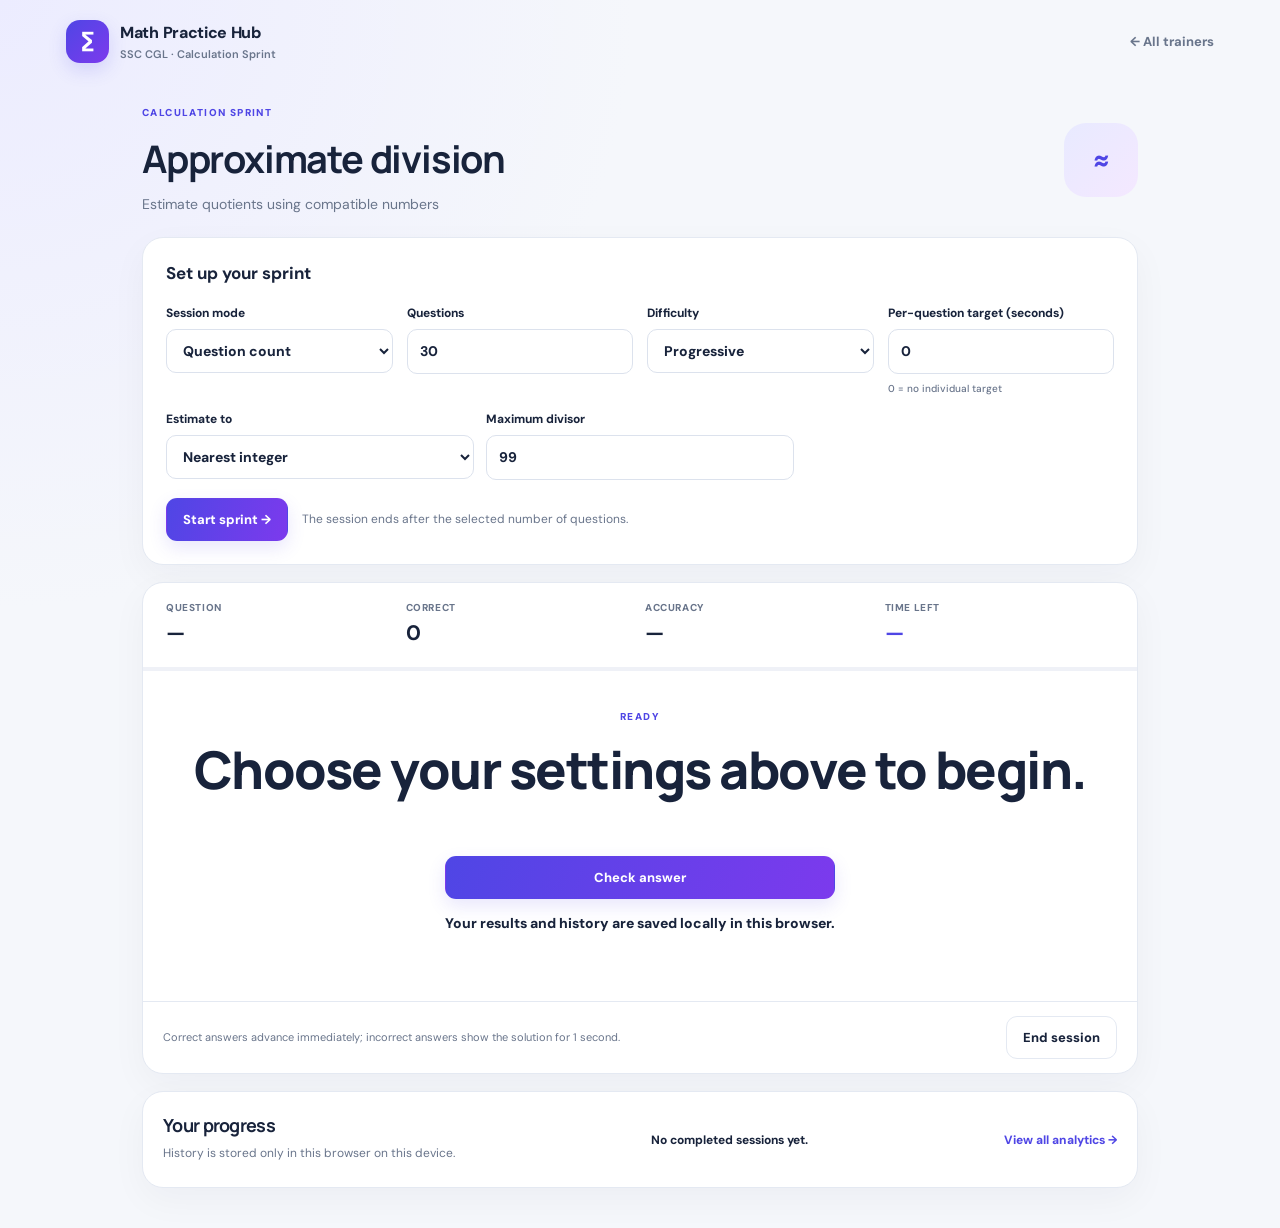
==== trainers/approximate-division/index.html @ f859e795 "V2" ====
<!doctype html>
<html lang="en">
<head>
  <meta charset="utf-8">
  <meta name="viewport" content="width=device-width, initial-scale=1">
  <meta name="theme-color" content="#4f46e5">
  <title>Approximate division · Math Practice Hub</title>
  <link rel="stylesheet" href="../../assets/css/site.css">
  <link rel="stylesheet" href="style.css">
</head>
<body data-trainer="approxdiv">
  <header class="site-header">
    <a class="brand" href="../../index.html"><span class="brand-mark">∑</span><span>Math Practice Hub<small>SSC CGL · Calculation Sprint</small></span></a>
    <a class="back-link" href="../../index.html">← All trainers</a>
  </header>
  <main class="trainer-page">
    <section class="trainer-heading">
      <div><p class="eyebrow">CALCULATION SPRINT</p><h1>Approximate division</h1><p class="muted">Estimate quotients using compatible numbers</p></div>
      <span class="trainer-icon">≈</span>
    </section>
    <section class="panel setup-panel">
      <h2>Set up your sprint</h2>
      <div class="setup-grid">
        <label>Session mode<select id="sessionMode"><option value="count">Question count</option><option value="timed">Timed sprint</option><option value="all">All possibilities once</option></select></label>
        <label id="countWrap">Questions<input id="questionCount" type="number" min="1" max="10000" value="30"></label>
        <label id="durationWrap" class="hidden">Time limit (minutes)<input id="duration" type="number" min="0.25" max="180" step="0.25" value="2"></label>
        <label>Difficulty<select id="difficulty"><option value="progressive">Progressive</option><option value="easy">Easy</option><option value="medium">Medium</option><option value="hard">Hard</option><option value="mixed">Mixed</option></select></label>
        <label>Per-question target (seconds)<input id="perQuestion" type="number" min="0" max="300" value="0"><small>0 = no individual target</small></label>
        <div class="trainer-options" id="trainerOptions"></div>
      </div>
      <div class="setup-actions"><button class="btn primary" id="startBtn">Start sprint →</button><p class="muted small" id="setupHint">Choose your settings, then start.</p></div>
    </section>
    <section class="panel practice-panel" id="practicePanel">
      <div class="stats-row">
        <div><small>QUESTION</small><strong id="questionStat">—</strong></div>
        <div><small>CORRECT</small><strong id="correctStat">0</strong></div>
        <div><small>ACCURACY</small><strong id="accuracyStat">—</strong></div>
        <div class="timer-stat"><small>TIME LEFT</small><strong id="timerStat">—</strong></div>
      </div>
      <div class="progress-track"><div id="progressBar"></div></div>
      <div class="question-area" id="questionArea">
        <p class="eyebrow" id="questionType">READY</p>
        <div class="question-text" id="questionText">Choose your settings above to begin.</div>
        <p class="question-hint" id="questionHint"></p>
        <form id="answerForm" autocomplete="off">
          <div id="answerControl"></div>
          <button class="btn primary answer-submit" id="submitBtn" type="submit">Check answer</button>
        </form>
        <p id="feedback" class="feedback" aria-live="polite">Your results and history are saved locally in this browser.</p>
        <p class="muted tiny" id="targetHint"></p>
      </div>
      <div class="results-area hidden" id="resultsArea">
        <div class="results-head"><div><p class="eyebrow">SPRINT COMPLETE</p><h2 id="resultsTitle">Your results</h2><p class="muted" id="resultsSummary"></p></div><button class="btn secondary" id="retryWrongBtn">Retry missed</button></div>
        <div class="results-metrics" id="resultsMetrics"></div>
        <div class="analysis-insight" id="analysisInsight"></div>
        <div class="table-scroll"><table class="review-table"><thead><tr><th>#</th><th>Question</th><th>Your answer</th><th>Correct answer</th><th>Result</th><th>Time</th></tr></thead><tbody id="reviewBody"></tbody></table></div>
        <div class="results-actions"><button class="btn primary" id="restartBtn">New sprint</button><a class="btn secondary" href="../../index.html">Back to trainer hub</a></div>
      </div>
      <div class="practice-footer"><span class="muted tiny" id="sessionNote">Correct answers advance immediately; incorrect answers show the solution for 1 second.</span><button class="btn secondary" id="endBtn" disabled>End session</button></div>
    </section>
    <section class="panel mini-history"><div><h2>Your progress</h2><p class="muted small">History is stored only in this browser on this device.</p></div><div id="trainerHistory" class="history-summary"></div><a href="../../index.html#analytics" class="text-link">View all analytics →</a></section>
  </main>
  <script src="../../shared/question-utils.js"></script>
  <script src="../../shared/session-engine.js"></script>
  <script src="script.js"></script>
</body>
</html>
---- assets/css/site.css ----
@import url('https://fonts.googleapis.com/css2?family=DM+Sans:wght@400;500;600;700;800&family=Manrope:wght@400;500;600;700;800&display=swap');
:root{--ink:#18233b;--muted:#69758b;--line:#e4e9f2;--paper:#f5f7fb;--white:#fff;--brand:#4f46e5;--purple:#7c3aed;--good:#13815b;--bad:#c43d4d;--shadow:0 12px 36px #18233b0a}
*{box-sizing:border-box}html{scroll-behavior:smooth;scroll-padding-top:90px}body{margin:0;background:radial-gradient(ellipse at top left,#ececff 0,transparent 35%),var(--paper);color:var(--ink);font-family:"DM Sans",system-ui,-apple-system,"Segoe UI",sans-serif;line-height:1.5}a{color:inherit;text-decoration:none}button,input,select{font:inherit}button,a,input,select{outline-color:#8d87ff}button{cursor:pointer}.site-header{max-width:1200px;margin:auto;padding:20px 26px;display:flex;align-items:center;justify-content:space-between;gap:18px}.home-header{max-width:1250px}.brand{display:flex;align-items:center;gap:11px;font-weight:800;letter-spacing:-.3px}.brand-mark{width:43px;height:43px;border-radius:14px;background:linear-gradient(135deg,var(--brand),var(--purple));color:#fff;display:grid;place-items:center;font-size:26px;box-shadow:0 7px 18px #4f46e52b}.brand small{display:block;font-size:11px;color:var(--muted);font-weight:600;letter-spacing:0;margin-top:1px}.site-header nav{display:flex;gap:22px;color:var(--muted);font-size:13px;font-weight:700}.site-header nav a:hover,.back-link:hover,.text-link:hover{color:var(--brand)}.back-link{font-size:13px;font-weight:750;color:var(--muted)}.home-main{max-width:1200px;margin:auto;padding:12px 26px 30px}.hero{border:1px solid #e1e3fa;background:linear-gradient(120deg,#fff 10%,#f5f3ff 100%);border-radius:28px;padding:clamp(26px,5vw,58px);display:grid;grid-template-columns:1.5fr .7fr;gap:25px;align-items:center;overflow:hidden;box-shadow:var(--shadow)}.eyebrow{font-size:10px;font-weight:850;letter-spacing:.14em;color:var(--brand);margin:0 0 10px}.hero h1{font-family:Manrope,system-ui,sans-serif;font-size:clamp(35px,5vw,57px);line-height:1.08;letter-spacing:-2px;margin:0}.hero h1 span{color:var(--brand)}.hero-copy>p:not(.eyebrow){max-width:580px;color:var(--muted);font-size:16px;margin:18px 0 24px}.hero-actions{display:flex;align-items:center;gap:16px;flex-wrap:wrap}.hero-art{justify-self:center;width:min(100%,245px);aspect-ratio:1;border-radius:44px;background:linear-gradient(145deg,#5048e8,#8b5cf6);box-shadow:0 22px 50px #5b4de744;display:flex;flex-direction:column;align-items:center;justify-content:center;color:#fff;transform:rotate(3deg)}.hero-number{font-size:64px;font-weight:900;letter-spacing:-3px}.hero-equals{font-size:28px;font-weight:750}.hero-chip{margin-top:23px;padding:8px 13px;border-radius:999px;background:#ffffff24;font-size:11px;font-weight:800}.btn{display:inline-flex;align-items:center;justify-content:center;gap:7px;border:1px solid transparent;border-radius:11px;padding:11px 16px;font-size:13px;font-weight:800;transition:transform .15s,filter .15s}.btn:hover{filter:brightness(1.03);transform:translateY(-1px)}.primary{background:linear-gradient(110deg,var(--brand),var(--purple));color:#fff;box-shadow:0 7px 18px #4f46e522}.secondary{background:#fff;border-color:var(--line);color:var(--ink)}.danger-outline{background:#fff;border-color:#f0cbd0;color:var(--bad)}.muted{color:var(--muted)}.small{font-size:12px}.tiny{font-size:11px}.overview-metrics{margin:18px 0 42px;display:grid;grid-template-columns:repeat(4,1fr);background:#fff;border:1px solid var(--line);border-radius:18px;padding:18px 12px;box-shadow:var(--shadow)}.overview-metrics>div{padding:0 20px;border-right:1px solid var(--line)}.overview-metrics>div:last-child{border:0}.overview-metrics small,.stats-row small{display:block;font-size:10px;font-weight:800;color:var(--muted);letter-spacing:.06em}.overview-metrics strong{font-size:25px;letter-spacing:-.7px;display:block;margin-top:4px}.section-heading{display:flex;align-items:end;justify-content:space-between;gap:18px;margin-bottom:18px}.section-heading h2,.history-panel h2,.mini-history h2{font-family:Manrope,system-ui,sans-serif;font-size:25px;letter-spacing:-.7px;margin:0}.section-heading p:not(.eyebrow){margin:5px 0 0;font-size:13px}.search-input{width:min(100%,270px);padding:12px 14px;border:1px solid var(--line);border-radius:12px;background:#fff}.trainer-grid{display:grid;grid-template-columns:repeat(3,minmax(0,1fr));gap:15px}.trainer-card{min-height:226px;background:#fff;border:1px solid var(--line);border-radius:19px;padding:20px;display:flex;flex-direction:column;align-items:flex-start;box-shadow:0 4px 16px #17255404;transition:transform .18s,border-color .18s,box-shadow .18s}.trainer-card:hover{transform:translateY(-3px);border-color:#c7c4ff;box-shadow:0 12px 26px #1725540b}.card-icon{width:42px;height:42px;border-radius:13px;display:grid;place-items:center;font-size:20px;font-weight:900;margin-bottom:14px}.violet{background:#eeedff;color:#4f46e5}.blue{background:#e6f2ff;color:#1767b1}.orange{background:#fff0df;color:#ba6508}.pink{background:#ffe8f1;color:#b72c69}.green{background:#e1f8ef;color:#087c57}.card-tag{font-size:9px;font-weight:850;letter-spacing:.1em;color:#828da2}.trainer-card h3{font-size:17px;letter-spacing:-.3px;margin:5px 0}.trainer-card p{font-size:12px;color:var(--muted);margin:0 0 18px;line-height:1.6}.card-bottom{margin-top:auto;padding-top:12px;border-top:1px solid #eef0f5;width:100%;display:flex;justify-content:space-between;color:var(--brand);font-size:12px;font-weight:800}.panel{background:#fff;border:1px solid var(--line);border-radius:21px;box-shadow:var(--shadow)}.history-panel{margin-top:35px;padding:24px}.history-panel>div:first-child p:not(.eyebrow){font-size:13px}.home-history{margin:18px 0}.history-list{display:grid;gap:9px}.history-item{display:grid;grid-template-columns:1fr auto auto;align-items:center;gap:18px;padding:12px 14px;border:1px solid #edf0f5;border-radius:12px;font-size:12px}.history-item strong{font-size:13px}.history-actions{display:flex;gap:9px;flex-wrap:wrap}footer{padding:30px 0 8px;display:flex;justify-content:space-between;gap:10px;color:#8b95a8;font-size:11px}.trainer-page{max-width:1040px;margin:8px auto 40px;padding:0 22px}.trainer-heading{display:flex;align-items:center;justify-content:space-between;gap:20px;margin:22px 0}.trainer-heading h1{font-family:Manrope,system-ui,sans-serif;font-size:clamp(27px,4vw,38px);letter-spacing:-1.2px;margin:0}.trainer-heading .muted{margin:7px 0 0;font-size:14px}.setup-panel{padding:23px;margin-bottom:17px}.setup-panel h2{font-size:17px;margin:0 0 17px}.setup-grid{display:grid;grid-template-columns:repeat(4,minmax(0,1fr));gap:14px}.setup-grid label{font-size:12px;font-weight:750;display:flex;flex-direction:column;gap:7px}.setup-grid input,.setup-grid select,.answer-input,.answer-select{width:100%;min-width:0;padding:11px 12px;border:1px solid #dce2ed;border-radius:10px;background:#fff;color:var(--ink);font-size:14px}.setup-grid input:focus,.setup-grid select:focus,.answer-input:focus,.answer-select:focus{border-color:var(--brand);box-shadow:0 0 0 3px #4f46e51a;outline:0}.setup-grid label small{font-weight:500;color:var(--muted);font-size:10px}.trainer-options{grid-column:1/-1}.option-group{display:flex;flex-wrap:wrap;gap:8px}.option-group label{display:flex;align-items:center;flex-direction:row;gap:6px;background:#f7f8fc;padding:8px 10px;border-radius:9px}.option-group input{width:auto;accent-color:var(--brand)}.setup-actions{display:flex;align-items:center;gap:14px;margin-top:18px;flex-wrap:wrap}.setup-actions p{margin:0}.practice-panel{overflow:hidden}.stats-row{display:grid;grid-template-columns:repeat(4,1fr);padding:17px 23px;gap:10px}.stats-row strong{display:block;font-size:21px;letter-spacing:-.4px;margin-top:3px}.timer-stat strong{color:var(--brand)}.progress-track{height:4px;background:#eff1f7}.progress-track>div{height:100%;width:0;background:linear-gradient(90deg,var(--brand),#a78bfa);transition:width .2s}.question-area{padding:38px 25px 28px;min-height:330px;display:flex;flex-direction:column;align-items:center;text-align:center}.question-area .eyebrow{margin-bottom:13px}.question-text{font-family:Manrope,system-ui,sans-serif;font-size:clamp(32px,6vw,52px);line-height:1.25;font-weight:850;letter-spacing:-1.5px;overflow-wrap:anywhere;max-width:100%}.question-hint{color:var(--muted);font-size:12px;min-height:16px;margin:10px 0}.question-area form{width:min(100%,390px);margin-top:8px;display:flex;flex-direction:column;gap:10px}.answer-submit{width:100%}.answer-input{text-align:center;font-size:23px;font-weight:750;letter-spacing:.5px;padding:14px}.answer-options{display:grid;grid-template-columns:repeat(2,minmax(0,1fr));gap:9px}.answer-options button{background:#fff;border:1px solid var(--line);padding:12px 8px;border-radius:11px;font-weight:750}.answer-options button:hover{border-color:var(--brand);background:#f7f6ff}.answer-options button.selected{border-color:var(--brand);background:#eeedff;color:var(--brand)}.feedback{min-height:25px;font-size:14px;font-weight:800;margin:14px 0 0}.feedback.good{color:var(--good)}.feedback.bad{color:var(--bad)}.feedback.neutral{color:var(--muted);font-size:12px;font-weight:500}.practice-footer{display:flex;align-items:center;justify-content:space-between;gap:12px;border-top:1px solid var(--line);padding:14px 20px}.hidden{display:none!important}.results-area{padding:27px 23px}.results-head{display:flex;align-items:center;justify-content:space-between;gap:12px}.results-head h2{font-size:27px;margin:0}.results-head p:not(.eyebrow){margin:6px 0}.results-metrics{display:grid;grid-template-columns:repeat(4,1fr);gap:10px;margin:20px 0}.metric-card{border:1px solid var(--line);border-radius:13px;padding:13px}.metric-card small{display:block;font-size:10px;color:var(--muted);font-weight:800}.metric-card strong{display:block;font-size:23px;margin-top:4px}.analysis-insight{padding:13px 15px;background:#f4f3ff;border:1px solid #e6e3ff;border-radius:12px;color:#49419b;font-size:12px;margin-bottom:17px}.table-scroll{overflow:auto;border:1px solid var(--line);border-radius:12px}.review-table{width:100%;border-collapse:collapse;font-size:12px;text-align:left}.review-table th{background:#f7f8fc;color:var(--muted);font-size:10px;text-transform:uppercase;letter-spacing:.04em}.review-table th,.review-table td{padding:11px 12px;border-bottom:1px solid #edf0f5;vertical-align:top}.review-table tr:last-child td{border-bottom:0}.result-good{color:var(--good);font-weight:850}.result-bad{color:var(--bad);font-weight:850}.result-skip{color:var(--muted);font-weight:750}.results-actions{display:flex;gap:10px;margin-top:19px;flex-wrap:wrap}.mini-history{margin-top:17px;padding:20px;display:flex;align-items:center;justify-content:space-between;gap:18px;flex-wrap:wrap}.mini-history h2{font-size:18px}.mini-history p{margin:5px 0}.history-summary{font-size:12px;font-weight:750}.text-link{font-size:12px;color:var(--brand);font-weight:800}
@media(max-width:850px){.trainer-grid{grid-template-columns:repeat(2,minmax(0,1fr))}.setup-grid{grid-template-columns:repeat(2,minmax(0,1fr))}.hero{grid-template-columns:1fr .5fr}.hero-art{width:190px}.trainer-options{grid-column:1/-1}}
@media(max-width:600px){.site-header{padding:16px}.home-header nav{display:none}.home-main{padding:8px 14px 24px}.hero{grid-template-columns:1fr;padding:26px 21px;border-radius:22px}.hero-art{display:none}.hero h1{font-size:40px}.hero-copy>p:not(.eyebrow){font-size:14px}.overview-metrics{grid-template-columns:repeat(2,1fr);padding:14px 8px;margin-bottom:30px}.overview-metrics>div{padding:9px 12px;border-right:0}.overview-metrics>div:nth-child(odd){border-right:1px solid var(--line)}.overview-metrics>div:nth-child(-n+2){border-bottom:1px solid var(--line)}.overview-metrics strong{font-size:22px}.section-heading{align-items:stretch;flex-direction:column}.section-heading h2{font-size:22px}.search-input{width:100%}.trainer-grid{grid-template-columns:1fr}.trainer-card{min-height:190px}.history-panel{padding:18px}.history-item{grid-template-columns:1fr auto;gap:5px}.history-item span:last-child{grid-column:1/-1}.trainer-page{padding:0 12px;margin-top:0}.trainer-heading{margin:10px 3px 17px}.trainer-icon{min-width:56px;height:56px;border-radius:16px;font-size:20px}.setup-panel{padding:17px}.setup-grid{gap:10px}.setup-grid label{font-size:11px}.stats-row{padding:14px 13px;gap:7px}.stats-row strong{font-size:18px}.stats-row small{font-size:8px}.question-area{padding:30px 14px 24px;min-height:300px}.question-text{font-size:34px}.practice-footer{padding:12px;align-items:flex-start}.practice-footer .btn{padding:9px}.results-area{padding:20px 12px}.results-head{align-items:flex-start;flex-direction:column}.results-metrics{grid-template-columns:repeat(2,1fr)}.review-table th,.review-table td{padding:9px;font-size:11px}footer{flex-direction:column}.mini-history{align-items:flex-start}}
---- trainers/approximate-division/style.css ----
/* Trainer-specific styles belong here. Shared design tokens live in assets/css/site.css. */
.trainer-icon{min-width:74px;height:74px;border-radius:22px;display:grid;place-items:center;background:linear-gradient(135deg,#e8eaff,#f4e8ff);color:#4f46e5;font-size:25px;font-weight:900}
.trainer-options{grid-column:1/-1;display:grid;grid-template-columns:repeat(3,minmax(0,1fr));gap:12px}
.trainer-options:empty{display:none}
@media(max-width:650px){.trainer-options{grid-template-columns:1fr 1fr}}
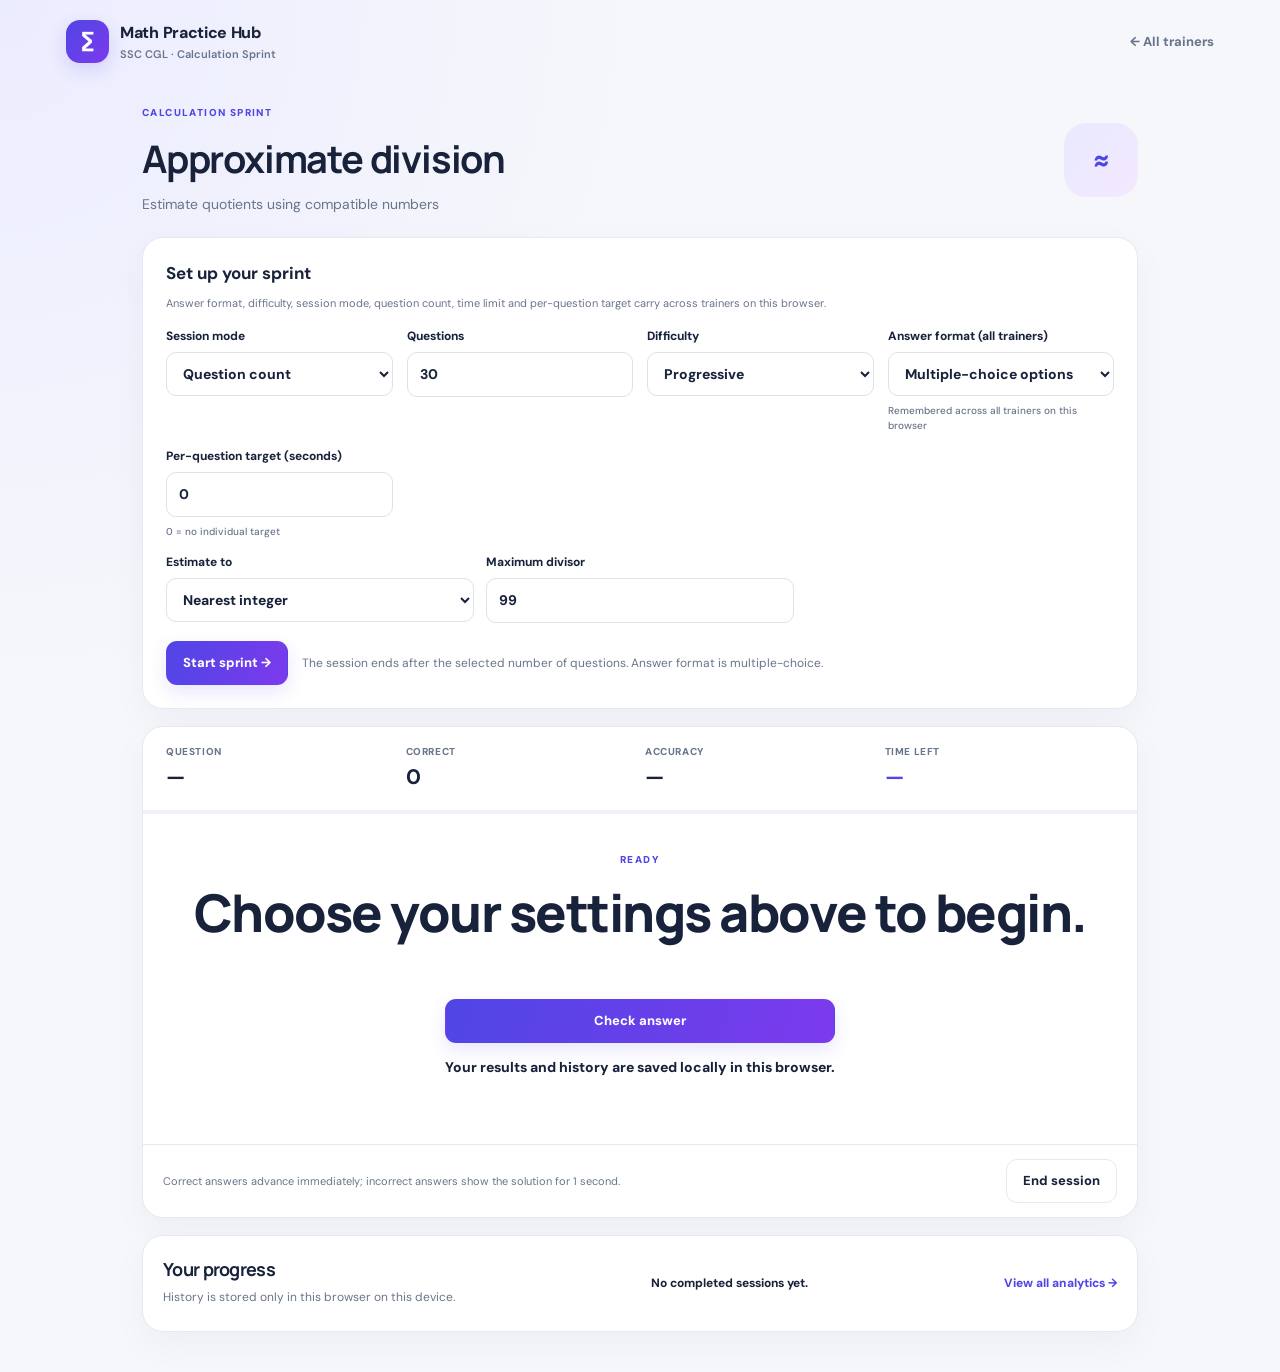
==== commit 0e0bdd9b: "V5" ====
--- a/trainers/approximate-division/index.html
+++ b/trainers/approximate-division/index.html
@@ -20,11 +20,13 @@
     </section>
     <section class="panel setup-panel">
       <h2>Set up your sprint</h2>
+      <p class="muted tiny shared-settings-note">Answer format, difficulty, session mode, question count, time limit and per-question target carry across trainers on this browser.</p>
       <div class="setup-grid">
         <label>Session mode<select id="sessionMode"><option value="count">Question count</option><option value="timed">Timed sprint</option><option value="all">All possibilities once</option></select></label>
         <label id="countWrap">Questions<input id="questionCount" type="number" min="1" max="10000" value="30"></label>
         <label id="durationWrap" class="hidden">Time limit (minutes)<input id="duration" type="number" min="0.25" max="180" step="0.25" value="2"></label>
         <label>Difficulty<select id="difficulty"><option value="progressive">Progressive</option><option value="easy">Easy</option><option value="medium">Medium</option><option value="hard">Hard</option><option value="mixed">Mixed</option></select></label>
+        <label>Answer format (all trainers)<select id="answerMode"><option value="input">Type answer</option><option value="options">Multiple-choice options</option></select><small>Remembered across all trainers on this browser</small></label>
         <label>Per-question target (seconds)<input id="perQuestion" type="number" min="0" max="300" value="0"><small>0 = no individual target</small></label>
         <div class="trainer-options" id="trainerOptions"></div>
       </div>
--- a/assets/css/site.css
+++ b/assets/css/site.css
@@ -1,5 +1,8 @@
 @import url('https://fonts.googleapis.com/css2?family=DM+Sans:wght@400;500;600;700;800&family=Manrope:wght@400;500;600;700;800&display=swap');
 :root{--ink:#18233b;--muted:#69758b;--line:#e4e9f2;--paper:#f5f7fb;--white:#fff;--brand:#4f46e5;--purple:#7c3aed;--good:#13815b;--bad:#c43d4d;--shadow:0 12px 36px #18233b0a}
-*{box-sizing:border-box}html{scroll-behavior:smooth;scroll-padding-top:90px}body{margin:0;background:radial-gradient(ellipse at top left,#ececff 0,transparent 35%),var(--paper);color:var(--ink);font-family:"DM Sans",system-ui,-apple-system,"Segoe UI",sans-serif;line-height:1.5}a{color:inherit;text-decoration:none}button,input,select{font:inherit}button,a,input,select{outline-color:#8d87ff}button{cursor:pointer}.site-header{max-width:1200px;margin:auto;padding:20px 26px;display:flex;align-items:center;justify-content:space-between;gap:18px}.home-header{max-width:1250px}.brand{display:flex;align-items:center;gap:11px;font-weight:800;letter-spacing:-.3px}.brand-mark{width:43px;height:43px;border-radius:14px;background:linear-gradient(135deg,var(--brand),var(--purple));color:#fff;display:grid;place-items:center;font-size:26px;box-shadow:0 7px 18px #4f46e52b}.brand small{display:block;font-size:11px;color:var(--muted);font-weight:600;letter-spacing:0;margin-top:1px}.site-header nav{display:flex;gap:22px;color:var(--muted);font-size:13px;font-weight:700}.site-header nav a:hover,.back-link:hover,.text-link:hover{color:var(--brand)}.back-link{font-size:13px;font-weight:750;color:var(--muted)}.home-main{max-width:1200px;margin:auto;padding:12px 26px 30px}.hero{border:1px solid #e1e3fa;background:linear-gradient(120deg,#fff 10%,#f5f3ff 100%);border-radius:28px;padding:clamp(26px,5vw,58px);display:grid;grid-template-columns:1.5fr .7fr;gap:25px;align-items:center;overflow:hidden;box-shadow:var(--shadow)}.eyebrow{font-size:10px;font-weight:850;letter-spacing:.14em;color:var(--brand);margin:0 0 10px}.hero h1{font-family:Manrope,system-ui,sans-serif;font-size:clamp(35px,5vw,57px);line-height:1.08;letter-spacing:-2px;margin:0}.hero h1 span{color:var(--brand)}.hero-copy>p:not(.eyebrow){max-width:580px;color:var(--muted);font-size:16px;margin:18px 0 24px}.hero-actions{display:flex;align-items:center;gap:16px;flex-wrap:wrap}.hero-art{justify-self:center;width:min(100%,245px);aspect-ratio:1;border-radius:44px;background:linear-gradient(145deg,#5048e8,#8b5cf6);box-shadow:0 22px 50px #5b4de744;display:flex;flex-direction:column;align-items:center;justify-content:center;color:#fff;transform:rotate(3deg)}.hero-number{font-size:64px;font-weight:900;letter-spacing:-3px}.hero-equals{font-size:28px;font-weight:750}.hero-chip{margin-top:23px;padding:8px 13px;border-radius:999px;background:#ffffff24;font-size:11px;font-weight:800}.btn{display:inline-flex;align-items:center;justify-content:center;gap:7px;border:1px solid transparent;border-radius:11px;padding:11px 16px;font-size:13px;font-weight:800;transition:transform .15s,filter .15s}.btn:hover{filter:brightness(1.03);transform:translateY(-1px)}.primary{background:linear-gradient(110deg,var(--brand),var(--purple));color:#fff;box-shadow:0 7px 18px #4f46e522}.secondary{background:#fff;border-color:var(--line);color:var(--ink)}.danger-outline{background:#fff;border-color:#f0cbd0;color:var(--bad)}.muted{color:var(--muted)}.small{font-size:12px}.tiny{font-size:11px}.overview-metrics{margin:18px 0 42px;display:grid;grid-template-columns:repeat(4,1fr);background:#fff;border:1px solid var(--line);border-radius:18px;padding:18px 12px;box-shadow:var(--shadow)}.overview-metrics>div{padding:0 20px;border-right:1px solid var(--line)}.overview-metrics>div:last-child{border:0}.overview-metrics small,.stats-row small{display:block;font-size:10px;font-weight:800;color:var(--muted);letter-spacing:.06em}.overview-metrics strong{font-size:25px;letter-spacing:-.7px;display:block;margin-top:4px}.section-heading{display:flex;align-items:end;justify-content:space-between;gap:18px;margin-bottom:18px}.section-heading h2,.history-panel h2,.mini-history h2{font-family:Manrope,system-ui,sans-serif;font-size:25px;letter-spacing:-.7px;margin:0}.section-heading p:not(.eyebrow){margin:5px 0 0;font-size:13px}.search-input{width:min(100%,270px);padding:12px 14px;border:1px solid var(--line);border-radius:12px;background:#fff}.trainer-grid{display:grid;grid-template-columns:repeat(3,minmax(0,1fr));gap:15px}.trainer-card{min-height:226px;background:#fff;border:1px solid var(--line);border-radius:19px;padding:20px;display:flex;flex-direction:column;align-items:flex-start;box-shadow:0 4px 16px #17255404;transition:transform .18s,border-color .18s,box-shadow .18s}.trainer-card:hover{transform:translateY(-3px);border-color:#c7c4ff;box-shadow:0 12px 26px #1725540b}.card-icon{width:42px;height:42px;border-radius:13px;display:grid;place-items:center;font-size:20px;font-weight:900;margin-bottom:14px}.violet{background:#eeedff;color:#4f46e5}.blue{background:#e6f2ff;color:#1767b1}.orange{background:#fff0df;color:#ba6508}.pink{background:#ffe8f1;color:#b72c69}.green{background:#e1f8ef;color:#087c57}.card-tag{font-size:9px;font-weight:850;letter-spacing:.1em;color:#828da2}.trainer-card h3{font-size:17px;letter-spacing:-.3px;margin:5px 0}.trainer-card p{font-size:12px;color:var(--muted);margin:0 0 18px;line-height:1.6}.card-bottom{margin-top:auto;padding-top:12px;border-top:1px solid #eef0f5;width:100%;display:flex;justify-content:space-between;color:var(--brand);font-size:12px;font-weight:800}.panel{background:#fff;border:1px solid var(--line);border-radius:21px;box-shadow:var(--shadow)}.history-panel{margin-top:35px;padding:24px}.history-panel>div:first-child p:not(.eyebrow){font-size:13px}.home-history{margin:18px 0}.history-list{display:grid;gap:9px}.history-item{display:grid;grid-template-columns:1fr auto auto;align-items:center;gap:18px;padding:12px 14px;border:1px solid #edf0f5;border-radius:12px;font-size:12px}.history-item strong{font-size:13px}.history-actions{display:flex;gap:9px;flex-wrap:wrap}footer{padding:30px 0 8px;display:flex;justify-content:space-between;gap:10px;color:#8b95a8;font-size:11px}.trainer-page{max-width:1040px;margin:8px auto 40px;padding:0 22px}.trainer-heading{display:flex;align-items:center;justify-content:space-between;gap:20px;margin:22px 0}.trainer-heading h1{font-family:Manrope,system-ui,sans-serif;font-size:clamp(27px,4vw,38px);letter-spacing:-1.2px;margin:0}.trainer-heading .muted{margin:7px 0 0;font-size:14px}.setup-panel{padding:23px;margin-bottom:17px}.setup-panel h2{font-size:17px;margin:0 0 17px}.setup-grid{display:grid;grid-template-columns:repeat(4,minmax(0,1fr));gap:14px}.setup-grid label{font-size:12px;font-weight:750;display:flex;flex-direction:column;gap:7px}.setup-grid input,.setup-grid select,.answer-input,.answer-select{width:100%;min-width:0;padding:11px 12px;border:1px solid #dce2ed;border-radius:10px;background:#fff;color:var(--ink);font-size:14px}.setup-grid input:focus,.setup-grid select:focus,.answer-input:focus,.answer-select:focus{border-color:var(--brand);box-shadow:0 0 0 3px #4f46e51a;outline:0}.setup-grid label small{font-weight:500;color:var(--muted);font-size:10px}.trainer-options{grid-column:1/-1}.option-group{display:flex;flex-wrap:wrap;gap:8px}.option-group label{display:flex;align-items:center;flex-direction:row;gap:6px;background:#f7f8fc;padding:8px 10px;border-radius:9px}.option-group input{width:auto;accent-color:var(--brand)}.setup-actions{display:flex;align-items:center;gap:14px;margin-top:18px;flex-wrap:wrap}.setup-actions p{margin:0}.practice-panel{overflow:hidden}.stats-row{display:grid;grid-template-columns:repeat(4,1fr);padding:17px 23px;gap:10px}.stats-row strong{display:block;font-size:21px;letter-spacing:-.4px;margin-top:3px}.timer-stat strong{color:var(--brand)}.progress-track{height:4px;background:#eff1f7}.progress-track>div{height:100%;width:0;background:linear-gradient(90deg,var(--brand),#a78bfa);transition:width .2s}.question-area{padding:38px 25px 28px;min-height:330px;display:flex;flex-direction:column;align-items:center;text-align:center}.question-area .eyebrow{margin-bottom:13px}.question-text{font-family:Manrope,system-ui,sans-serif;font-size:clamp(32px,6vw,52px);line-height:1.25;font-weight:850;letter-spacing:-1.5px;overflow-wrap:anywhere;max-width:100%}.question-hint{color:var(--muted);font-size:12px;min-height:16px;margin:10px 0}.question-area form{width:min(100%,390px);margin-top:8px;display:flex;flex-direction:column;gap:10px}.answer-submit{width:100%}.answer-input{text-align:center;font-size:23px;font-weight:750;letter-spacing:.5px;padding:14px}.answer-options{display:grid;grid-template-columns:repeat(2,minmax(0,1fr));gap:9px}.answer-options button{background:#fff;border:1px solid var(--line);padding:12px 8px;border-radius:11px;font-weight:750}.answer-options button:hover{border-color:var(--brand);background:#f7f6ff}.answer-options button.selected{border-color:var(--brand);background:#eeedff;color:var(--brand)}.feedback{min-height:25px;font-size:14px;font-weight:800;margin:14px 0 0}.feedback.good{color:var(--good)}.feedback.bad{color:var(--bad)}.feedback.neutral{color:var(--muted);font-size:12px;font-weight:500}.practice-footer{display:flex;align-items:center;justify-content:space-between;gap:12px;border-top:1px solid var(--line);padding:14px 20px}.hidden{display:none!important}.results-area{padding:27px 23px}.results-head{display:flex;align-items:center;justify-content:space-between;gap:12px}.results-head h2{font-size:27px;margin:0}.results-head p:not(.eyebrow){margin:6px 0}.results-metrics{display:grid;grid-template-columns:repeat(4,1fr);gap:10px;margin:20px 0}.metric-card{border:1px solid var(--line);border-radius:13px;padding:13px}.metric-card small{display:block;font-size:10px;color:var(--muted);font-weight:800}.metric-card strong{display:block;font-size:23px;margin-top:4px}.analysis-insight{padding:13px 15px;background:#f4f3ff;border:1px solid #e6e3ff;border-radius:12px;color:#49419b;font-size:12px;margin-bottom:17px}.table-scroll{overflow:auto;border:1px solid var(--line);border-radius:12px}.review-table{width:100%;border-collapse:collapse;font-size:12px;text-align:left}.review-table th{background:#f7f8fc;color:var(--muted);font-size:10px;text-transform:uppercase;letter-spacing:.04em}.review-table th,.review-table td{padding:11px 12px;border-bottom:1px solid #edf0f5;vertical-align:top}.review-table tr:last-child td{border-bottom:0}.result-good{color:var(--good);font-weight:850}.result-bad{color:var(--bad);font-weight:850}.result-skip{color:var(--muted);font-weight:750}.results-actions{display:flex;gap:10px;margin-top:19px;flex-wrap:wrap}.mini-history{margin-top:17px;padding:20px;display:flex;align-items:center;justify-content:space-between;gap:18px;flex-wrap:wrap}.mini-history h2{font-size:18px}.mini-history p{margin:5px 0}.history-summary{font-size:12px;font-weight:750}.text-link{font-size:12px;color:var(--brand);font-weight:800}
+*{box-sizing:border-box}html{scroll-behavior:smooth;scroll-padding-top:90px}body{margin:0;background:radial-gradient(ellipse at top left,#ececff 0,transparent 35%),var(--paper);color:var(--ink);font-family:"DM Sans",system-ui,-apple-system,"Segoe UI",sans-serif;line-height:1.5}a{color:inherit;text-decoration:none}button,input,select{font:inherit}button,a,input,select{outline-color:#8d87ff}button{cursor:pointer}.site-header{max-width:1200px;margin:auto;padding:20px 26px;display:flex;align-items:center;justify-content:space-between;gap:18px}.home-header{max-width:1250px}.brand{display:flex;align-items:center;gap:11px;font-weight:800;letter-spacing:-.3px}.brand-mark{width:43px;height:43px;border-radius:14px;background:linear-gradient(135deg,var(--brand),var(--purple));color:#fff;display:grid;place-items:center;font-size:26px;box-shadow:0 7px 18px #4f46e52b}.brand small{display:block;font-size:11px;color:var(--muted);font-weight:600;letter-spacing:0;margin-top:1px}.site-header nav{display:flex;gap:22px;color:var(--muted);font-size:13px;font-weight:700}.site-header nav a:hover,.back-link:hover,.text-link:hover{color:var(--brand)}.back-link{font-size:13px;font-weight:750;color:var(--muted)}.home-main{max-width:1200px;margin:auto;padding:12px 26px 30px}.hero{border:1px solid #e1e3fa;background:linear-gradient(120deg,#fff 10%,#f5f3ff 100%);border-radius:28px;padding:clamp(26px,5vw,58px);display:grid;grid-template-columns:1.5fr .7fr;gap:25px;align-items:center;overflow:hidden;box-shadow:var(--shadow)}.eyebrow{font-size:10px;font-weight:850;letter-spacing:.14em;color:var(--brand);margin:0 0 10px}.hero h1{font-family:Manrope,system-ui,sans-serif;font-size:clamp(35px,5vw,57px);line-height:1.08;letter-spacing:-2px;margin:0}.hero h1 span{color:var(--brand)}.hero-copy>p:not(.eyebrow){max-width:580px;color:var(--muted);font-size:16px;margin:18px 0 24px}.hero-actions{display:flex;align-items:center;gap:16px;flex-wrap:wrap}.hero-art{justify-self:center;width:min(100%,245px);aspect-ratio:1;border-radius:44px;background:linear-gradient(145deg,#5048e8,#8b5cf6);box-shadow:0 22px 50px #5b4de744;display:flex;flex-direction:column;align-items:center;justify-content:center;color:#fff;transform:rotate(3deg)}.hero-number{font-size:64px;font-weight:900;letter-spacing:-3px}.hero-equals{font-size:28px;font-weight:750}.hero-chip{margin-top:23px;padding:8px 13px;border-radius:999px;background:#ffffff24;font-size:11px;font-weight:800}.btn{display:inline-flex;align-items:center;justify-content:center;gap:7px;border:1px solid transparent;border-radius:11px;padding:11px 16px;font-size:13px;font-weight:800;transition:transform .15s,filter .15s}.btn:hover{filter:brightness(1.03);transform:translateY(-1px)}.primary{background:linear-gradient(110deg,var(--brand),var(--purple));color:#fff;box-shadow:0 7px 18px #4f46e522}.secondary{background:#fff;border-color:var(--line);color:var(--ink)}.danger-outline{background:#fff;border-color:#f0cbd0;color:var(--bad)}.muted{color:var(--muted)}.small{font-size:12px}.tiny{font-size:11px}.overview-metrics{margin:18px 0 42px;display:grid;grid-template-columns:repeat(4,1fr);background:#fff;border:1px solid var(--line);border-radius:18px;padding:18px 12px;box-shadow:var(--shadow)}.overview-metrics>div{padding:0 20px;border-right:1px solid var(--line)}.overview-metrics>div:last-child{border:0}.overview-metrics small,.stats-row small{display:block;font-size:10px;font-weight:800;color:var(--muted);letter-spacing:.06em}.overview-metrics strong{font-size:25px;letter-spacing:-.7px;display:block;margin-top:4px}.section-heading{display:flex;align-items:end;justify-content:space-between;gap:18px;margin-bottom:18px}.section-heading h2,.history-panel h2,.mini-history h2{font-family:Manrope,system-ui,sans-serif;font-size:25px;letter-spacing:-.7px;margin:0}.section-heading p:not(.eyebrow){margin:5px 0 0;font-size:13px}.search-input{width:min(100%,270px);padding:12px 14px;border:1px solid var(--line);border-radius:12px;background:#fff}.trainer-grid{display:grid;grid-template-columns:repeat(3,minmax(0,1fr));gap:15px}.trainer-card{min-height:226px;background:#fff;border:1px solid var(--line);border-radius:19px;padding:20px;display:flex;flex-direction:column;align-items:flex-start;box-shadow:0 4px 16px #17255404;transition:transform .18s,border-color .18s,box-shadow .18s}.trainer-card:hover{transform:translateY(-3px);border-color:#c7c4ff;box-shadow:0 12px 26px #1725540b}.card-icon{width:42px;height:42px;border-radius:13px;display:grid;place-items:center;font-size:20px;font-weight:900;margin-bottom:14px}.violet{background:#eeedff;color:#4f46e5}.blue{background:#e6f2ff;color:#1767b1}.orange{background:#fff0df;color:#ba6508}.pink{background:#ffe8f1;color:#b72c69}.green{background:#e1f8ef;color:#087c57}.card-tag{font-size:9px;font-weight:850;letter-spacing:.1em;color:#828da2}.trainer-card h3{font-size:17px;letter-spacing:-.3px;margin:5px 0}.trainer-card p{font-size:12px;color:var(--muted);margin:0 0 18px;line-height:1.6}.card-bottom{margin-top:auto;padding-top:12px;border-top:1px solid #eef0f5;width:100%;display:flex;justify-content:space-between;color:var(--brand);font-size:12px;font-weight:800}.panel{background:#fff;border:1px solid var(--line);border-radius:21px;box-shadow:var(--shadow)}.history-panel{margin-top:35px;padding:24px}.history-panel>div:first-child p:not(.eyebrow){font-size:13px}.home-history{margin:18px 0}.history-list{display:grid;gap:9px}.history-item{display:grid;grid-template-columns:1fr auto auto;align-items:center;gap:18px;padding:12px 14px;border:1px solid #edf0f5;border-radius:12px;font-size:12px}.history-item strong{font-size:13px}.history-actions{display:flex;gap:9px;flex-wrap:wrap}footer{padding:30px 0 8px;display:flex;justify-content:space-between;gap:10px;color:#8b95a8;font-size:11px}.trainer-page{max-width:1040px;margin:8px auto 40px;padding:0 22px}.trainer-heading{display:flex;align-items:center;justify-content:space-between;gap:20px;margin:22px 0}.trainer-heading h1{font-family:Manrope,system-ui,sans-serif;font-size:clamp(27px,4vw,38px);letter-spacing:-1.2px;margin:0}.trainer-heading .muted{margin:7px 0 0;font-size:14px}.setup-panel{padding:23px;margin-bottom:17px}.setup-panel h2{font-size:17px;margin:0 0 17px}.shared-settings-note{margin:-9px 0 16px}.setup-grid{display:grid;grid-template-columns:repeat(4,minmax(0,1fr));gap:14px}.setup-grid label{font-size:12px;font-weight:750;display:flex;flex-direction:column;gap:7px}.setup-grid input,.setup-grid select,.answer-input,.answer-select{width:100%;min-width:0;padding:11px 12px;border:1px solid #dce2ed;border-radius:10px;background:#fff;color:var(--ink);font-size:14px}.setup-grid input:focus,.setup-grid select:focus,.answer-input:focus,.answer-select:focus{border-color:var(--brand);box-shadow:0 0 0 3px #4f46e51a;outline:0}.setup-grid label small{font-weight:500;color:var(--muted);font-size:10px}.trainer-options{grid-column:1/-1}.option-group{display:flex;flex-wrap:wrap;gap:8px}.option-group label{display:flex;align-items:center;flex-direction:row;gap:6px;background:#f7f8fc;padding:8px 10px;border-radius:9px}.option-group input{width:auto;accent-color:var(--brand)}.setup-actions{display:flex;align-items:center;gap:14px;margin-top:18px;flex-wrap:wrap}.setup-actions p{margin:0}.practice-panel{overflow:hidden}.stats-row{display:grid;grid-template-columns:repeat(4,1fr);padding:17px 23px;gap:10px}.stats-row strong{display:block;font-size:21px;letter-spacing:-.4px;margin-top:3px}.timer-stat strong{color:var(--brand)}.progress-track{height:4px;background:#eff1f7}.progress-track>div{height:100%;width:0;background:linear-gradient(90deg,var(--brand),#a78bfa);transition:width .2s}.question-area{padding:38px 25px 28px;min-height:330px;display:flex;flex-direction:column;align-items:center;text-align:center}.question-area .eyebrow{margin-bottom:13px}.question-text{font-family:Manrope,system-ui,sans-serif;font-size:clamp(32px,6vw,52px);line-height:1.25;font-weight:850;letter-spacing:-1.5px;overflow-wrap:anywhere;max-width:100%}.question-hint{color:var(--muted);font-size:12px;min-height:16px;margin:10px 0}.question-area form{width:min(100%,390px);margin-top:8px;display:flex;flex-direction:column;gap:10px}.answer-submit{width:100%}.answer-input{text-align:center;font-size:23px;font-weight:750;letter-spacing:.5px;padding:14px}.answer-options{display:grid;grid-template-columns:repeat(2,minmax(0,1fr));gap:9px}.answer-options button{background:#fff;border:1px solid var(--line);padding:12px 8px;border-radius:11px;font-weight:750}.answer-options button:hover{border-color:var(--brand);background:#f7f6ff}.answer-options button.selected{border-color:var(--brand);background:#eeedff;color:var(--brand)}.answer-options button.correct-option{border-color:var(--good);background:#e9f9f0;color:var(--good)}.answer-options button.wrong-option{border-color:var(--bad);background:#fff0f1;color:var(--bad)}.question-text .answer-reveal-good{color:var(--good);font-weight:900}.question-text .answer-reveal-bad{color:var(--bad);font-weight:900;text-decoration:line-through;text-decoration-thickness:2px}.question-text .answer-reveal-good{font-size:inherit}.question-text .answer-reveal-bad{font-size:inherit}
+.question-area form.wide-answer{width:min(100%,760px)}
+.answer-options.multi-options{grid-template-columns:repeat(auto-fit,minmax(48px,1fr));}
+.answer-options.multi-options button{padding:7px 4px;font-size:12px;overflow-wrap:anywhere}.feedback{min-height:25px;font-size:14px;font-weight:800;margin:14px 0 0}.feedback.good{color:var(--good)}.feedback.bad{color:var(--bad)}.feedback.neutral{color:var(--muted);font-size:12px;font-weight:500}.practice-footer{display:flex;align-items:center;justify-content:space-between;gap:12px;border-top:1px solid var(--line);padding:14px 20px}.hidden{display:none!important}.results-area{padding:27px 23px}.results-head{display:flex;align-items:center;justify-content:space-between;gap:12px}.results-head h2{font-size:27px;margin:0}.results-head p:not(.eyebrow){margin:6px 0}.results-metrics{display:grid;grid-template-columns:repeat(4,1fr);gap:10px;margin:20px 0}.metric-card{border:1px solid var(--line);border-radius:13px;padding:13px}.metric-card small{display:block;font-size:10px;color:var(--muted);font-weight:800}.metric-card strong{display:block;font-size:23px;margin-top:4px}.analysis-insight{padding:13px 15px;background:#f4f3ff;border:1px solid #e6e3ff;border-radius:12px;color:#49419b;font-size:12px;margin-bottom:17px}.table-scroll{overflow:auto;border:1px solid var(--line);border-radius:12px}.review-table{width:100%;border-collapse:collapse;font-size:12px;text-align:left}.review-table th{background:#f7f8fc;color:var(--muted);font-size:10px;text-transform:uppercase;letter-spacing:.04em}.review-table th,.review-table td{padding:11px 12px;border-bottom:1px solid #edf0f5;vertical-align:top}.review-table tr:last-child td{border-bottom:0}.result-good{color:var(--good);font-weight:850}.result-bad{color:var(--bad);font-weight:850}.result-skip{color:var(--muted);font-weight:750}.results-actions{display:flex;gap:10px;margin-top:19px;flex-wrap:wrap}.mini-history{margin-top:17px;padding:20px;display:flex;align-items:center;justify-content:space-between;gap:18px;flex-wrap:wrap}.mini-history h2{font-size:18px}.mini-history p{margin:5px 0}.history-summary{font-size:12px;font-weight:750}.text-link{font-size:12px;color:var(--brand);font-weight:800}
 @media(max-width:850px){.trainer-grid{grid-template-columns:repeat(2,minmax(0,1fr))}.setup-grid{grid-template-columns:repeat(2,minmax(0,1fr))}.hero{grid-template-columns:1fr .5fr}.hero-art{width:190px}.trainer-options{grid-column:1/-1}}
 @media(max-width:600px){.site-header{padding:16px}.home-header nav{display:none}.home-main{padding:8px 14px 24px}.hero{grid-template-columns:1fr;padding:26px 21px;border-radius:22px}.hero-art{display:none}.hero h1{font-size:40px}.hero-copy>p:not(.eyebrow){font-size:14px}.overview-metrics{grid-template-columns:repeat(2,1fr);padding:14px 8px;margin-bottom:30px}.overview-metrics>div{padding:9px 12px;border-right:0}.overview-metrics>div:nth-child(odd){border-right:1px solid var(--line)}.overview-metrics>div:nth-child(-n+2){border-bottom:1px solid var(--line)}.overview-metrics strong{font-size:22px}.section-heading{align-items:stretch;flex-direction:column}.section-heading h2{font-size:22px}.search-input{width:100%}.trainer-grid{grid-template-columns:1fr}.trainer-card{min-height:190px}.history-panel{padding:18px}.history-item{grid-template-columns:1fr auto;gap:5px}.history-item span:last-child{grid-column:1/-1}.trainer-page{padding:0 12px;margin-top:0}.trainer-heading{margin:10px 3px 17px}.trainer-icon{min-width:56px;height:56px;border-radius:16px;font-size:20px}.setup-panel{padding:17px}.setup-grid{gap:10px}.setup-grid label{font-size:11px}.stats-row{padding:14px 13px;gap:7px}.stats-row strong{font-size:18px}.stats-row small{font-size:8px}.question-area{padding:30px 14px 24px;min-height:300px}.question-text{font-size:34px}.practice-footer{padding:12px;align-items:flex-start}.practice-footer .btn{padding:9px}.results-area{padding:20px 12px}.results-head{align-items:flex-start;flex-direction:column}.results-metrics{grid-template-columns:repeat(2,1fr)}.review-table th,.review-table td{padding:9px;font-size:11px}footer{flex-direction:column}.mini-history{align-items:flex-start}}
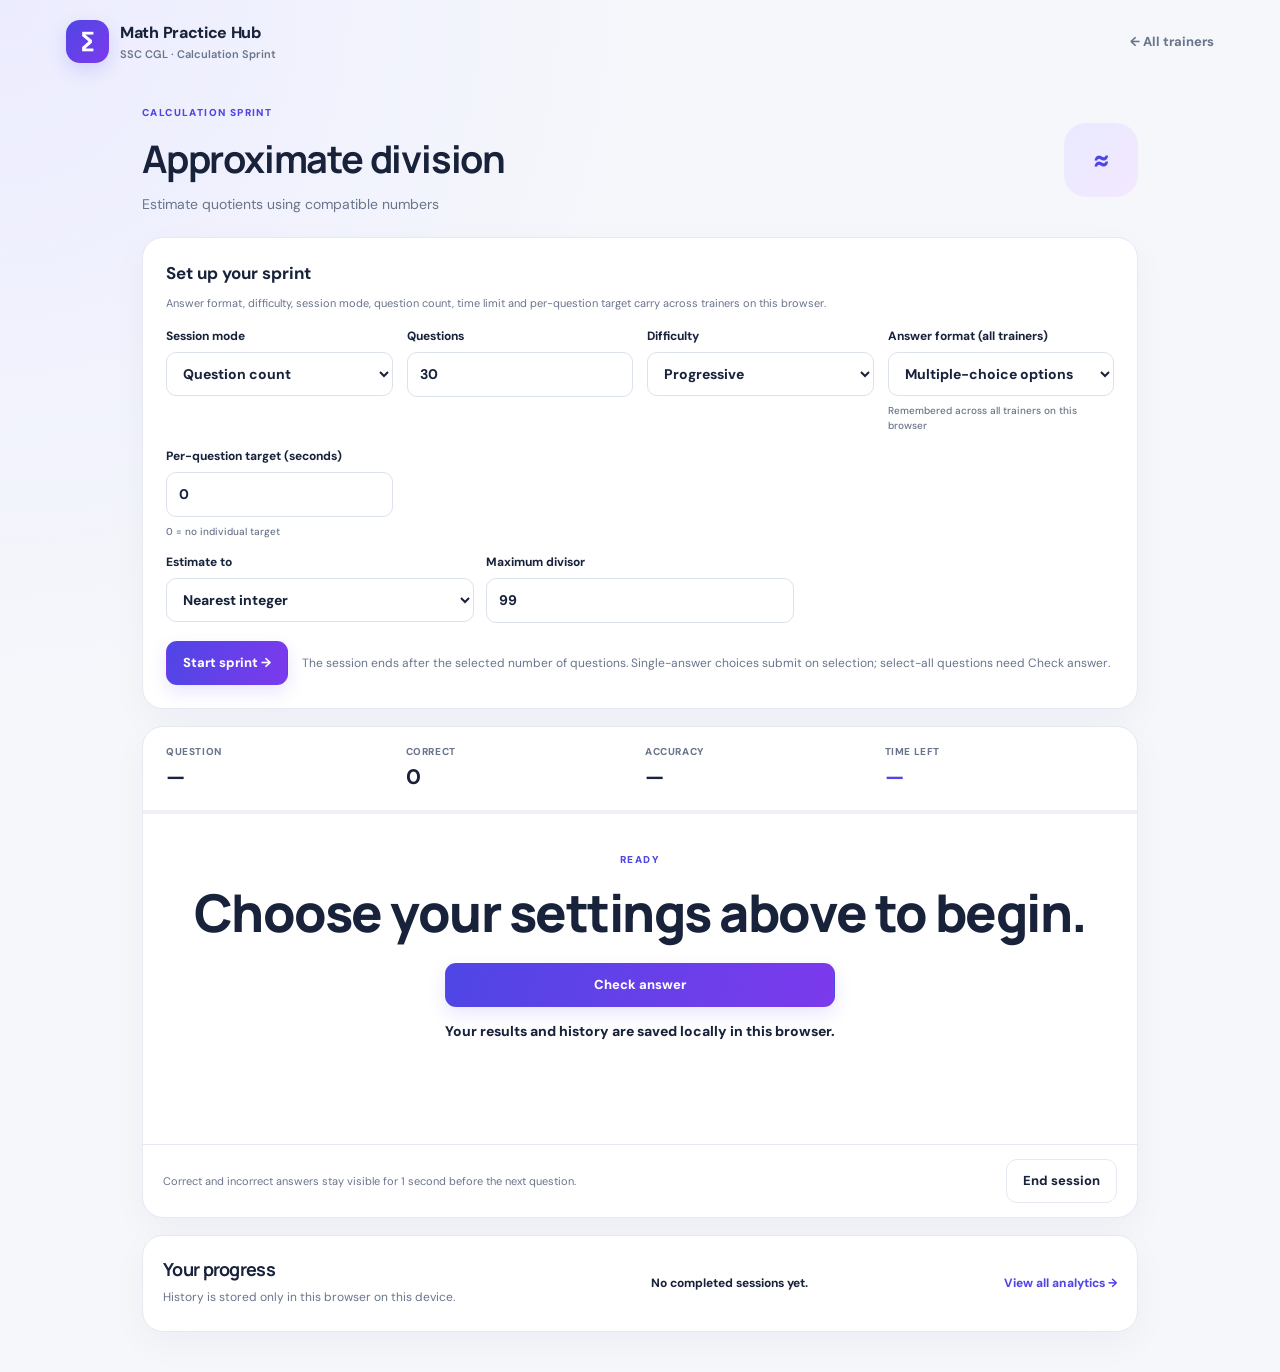
==== commit 104247b6: "V9" ====
--- a/trainers/approximate-division/index.html
+++ b/trainers/approximate-division/index.html
@@ -58,7 +58,7 @@
         <div class="table-scroll"><table class="review-table"><thead><tr><th>#</th><th>Question</th><th>Your answer</th><th>Correct answer</th><th>Result</th><th>Time</th></tr></thead><tbody id="reviewBody"></tbody></table></div>
         <div class="results-actions"><button class="btn primary" id="restartBtn">New sprint</button><a class="btn secondary" href="../../index.html">Back to trainer hub</a></div>
       </div>
-      <div class="practice-footer"><span class="muted tiny" id="sessionNote">Correct answers advance immediately; incorrect answers show the solution for 1 second.</span><button class="btn secondary" id="endBtn" disabled>End session</button></div>
+      <div class="practice-footer"><span class="muted tiny" id="sessionNote">Correct and incorrect answers stay visible for 1 second before the next question.</span><button class="btn secondary" id="endBtn" disabled>End session</button></div>
     </section>
     <section class="panel mini-history"><div><h2>Your progress</h2><p class="muted small">History is stored only in this browser on this device.</p></div><div id="trainerHistory" class="history-summary"></div><a href="../../index.html#analytics" class="text-link">View all analytics →</a></section>
   </main>
--- a/assets/css/site.css
+++ b/assets/css/site.css
@@ -6,3 +6,9 @@
 .answer-options.multi-options button{padding:7px 4px;font-size:12px;overflow-wrap:anywhere}.feedback{min-height:25px;font-size:14px;font-weight:800;margin:14px 0 0}.feedback.good{color:var(--good)}.feedback.bad{color:var(--bad)}.feedback.neutral{color:var(--muted);font-size:12px;font-weight:500}.practice-footer{display:flex;align-items:center;justify-content:space-between;gap:12px;border-top:1px solid var(--line);padding:14px 20px}.hidden{display:none!important}.results-area{padding:27px 23px}.results-head{display:flex;align-items:center;justify-content:space-between;gap:12px}.results-head h2{font-size:27px;margin:0}.results-head p:not(.eyebrow){margin:6px 0}.results-metrics{display:grid;grid-template-columns:repeat(4,1fr);gap:10px;margin:20px 0}.metric-card{border:1px solid var(--line);border-radius:13px;padding:13px}.metric-card small{display:block;font-size:10px;color:var(--muted);font-weight:800}.metric-card strong{display:block;font-size:23px;margin-top:4px}.analysis-insight{padding:13px 15px;background:#f4f3ff;border:1px solid #e6e3ff;border-radius:12px;color:#49419b;font-size:12px;margin-bottom:17px}.table-scroll{overflow:auto;border:1px solid var(--line);border-radius:12px}.review-table{width:100%;border-collapse:collapse;font-size:12px;text-align:left}.review-table th{background:#f7f8fc;color:var(--muted);font-size:10px;text-transform:uppercase;letter-spacing:.04em}.review-table th,.review-table td{padding:11px 12px;border-bottom:1px solid #edf0f5;vertical-align:top}.review-table tr:last-child td{border-bottom:0}.result-good{color:var(--good);font-weight:850}.result-bad{color:var(--bad);font-weight:850}.result-skip{color:var(--muted);font-weight:750}.results-actions{display:flex;gap:10px;margin-top:19px;flex-wrap:wrap}.mini-history{margin-top:17px;padding:20px;display:flex;align-items:center;justify-content:space-between;gap:18px;flex-wrap:wrap}.mini-history h2{font-size:18px}.mini-history p{margin:5px 0}.history-summary{font-size:12px;font-weight:750}.text-link{font-size:12px;color:var(--brand);font-weight:800}
 @media(max-width:850px){.trainer-grid{grid-template-columns:repeat(2,minmax(0,1fr))}.setup-grid{grid-template-columns:repeat(2,minmax(0,1fr))}.hero{grid-template-columns:1fr .5fr}.hero-art{width:190px}.trainer-options{grid-column:1/-1}}
 @media(max-width:600px){.site-header{padding:16px}.home-header nav{display:none}.home-main{padding:8px 14px 24px}.hero{grid-template-columns:1fr;padding:26px 21px;border-radius:22px}.hero-art{display:none}.hero h1{font-size:40px}.hero-copy>p:not(.eyebrow){font-size:14px}.overview-metrics{grid-template-columns:repeat(2,1fr);padding:14px 8px;margin-bottom:30px}.overview-metrics>div{padding:9px 12px;border-right:0}.overview-metrics>div:nth-child(odd){border-right:1px solid var(--line)}.overview-metrics>div:nth-child(-n+2){border-bottom:1px solid var(--line)}.overview-metrics strong{font-size:22px}.section-heading{align-items:stretch;flex-direction:column}.section-heading h2{font-size:22px}.search-input{width:100%}.trainer-grid{grid-template-columns:1fr}.trainer-card{min-height:190px}.history-panel{padding:18px}.history-item{grid-template-columns:1fr auto;gap:5px}.history-item span:last-child{grid-column:1/-1}.trainer-page{padding:0 12px;margin-top:0}.trainer-heading{margin:10px 3px 17px}.trainer-icon{min-width:56px;height:56px;border-radius:16px;font-size:20px}.setup-panel{padding:17px}.setup-grid{gap:10px}.setup-grid label{font-size:11px}.stats-row{padding:14px 13px;gap:7px}.stats-row strong{font-size:18px}.stats-row small{font-size:8px}.question-area{padding:30px 14px 24px;min-height:300px}.question-text{font-size:34px}.practice-footer{padding:12px;align-items:flex-start}.practice-footer .btn{padding:9px}.results-area{padding:20px 12px}.results-head{align-items:flex-start;flex-direction:column}.results-metrics{grid-template-columns:repeat(2,1fr)}.review-table th,.review-table td{padding:9px;font-size:11px}footer{flex-direction:column}.mini-history{align-items:flex-start}}
+
+/* Compact context label shown beneath the equation only when needed (about half question size). */
+.question-hint{font-size:clamp(16px,3vw,26px);line-height:1.2;font-weight:750;min-height:0;margin:8px 0 10px;letter-spacing:-.2px}
+.question-hint:empty,.question-hint.hidden{display:none}
+.question-text .answer-reveal-good,.question-text .answer-reveal-bad{font-size:inherit;vertical-align:baseline}
+@media(max-width:600px){.question-hint{font-size:17px;margin:7px 0 9px}}
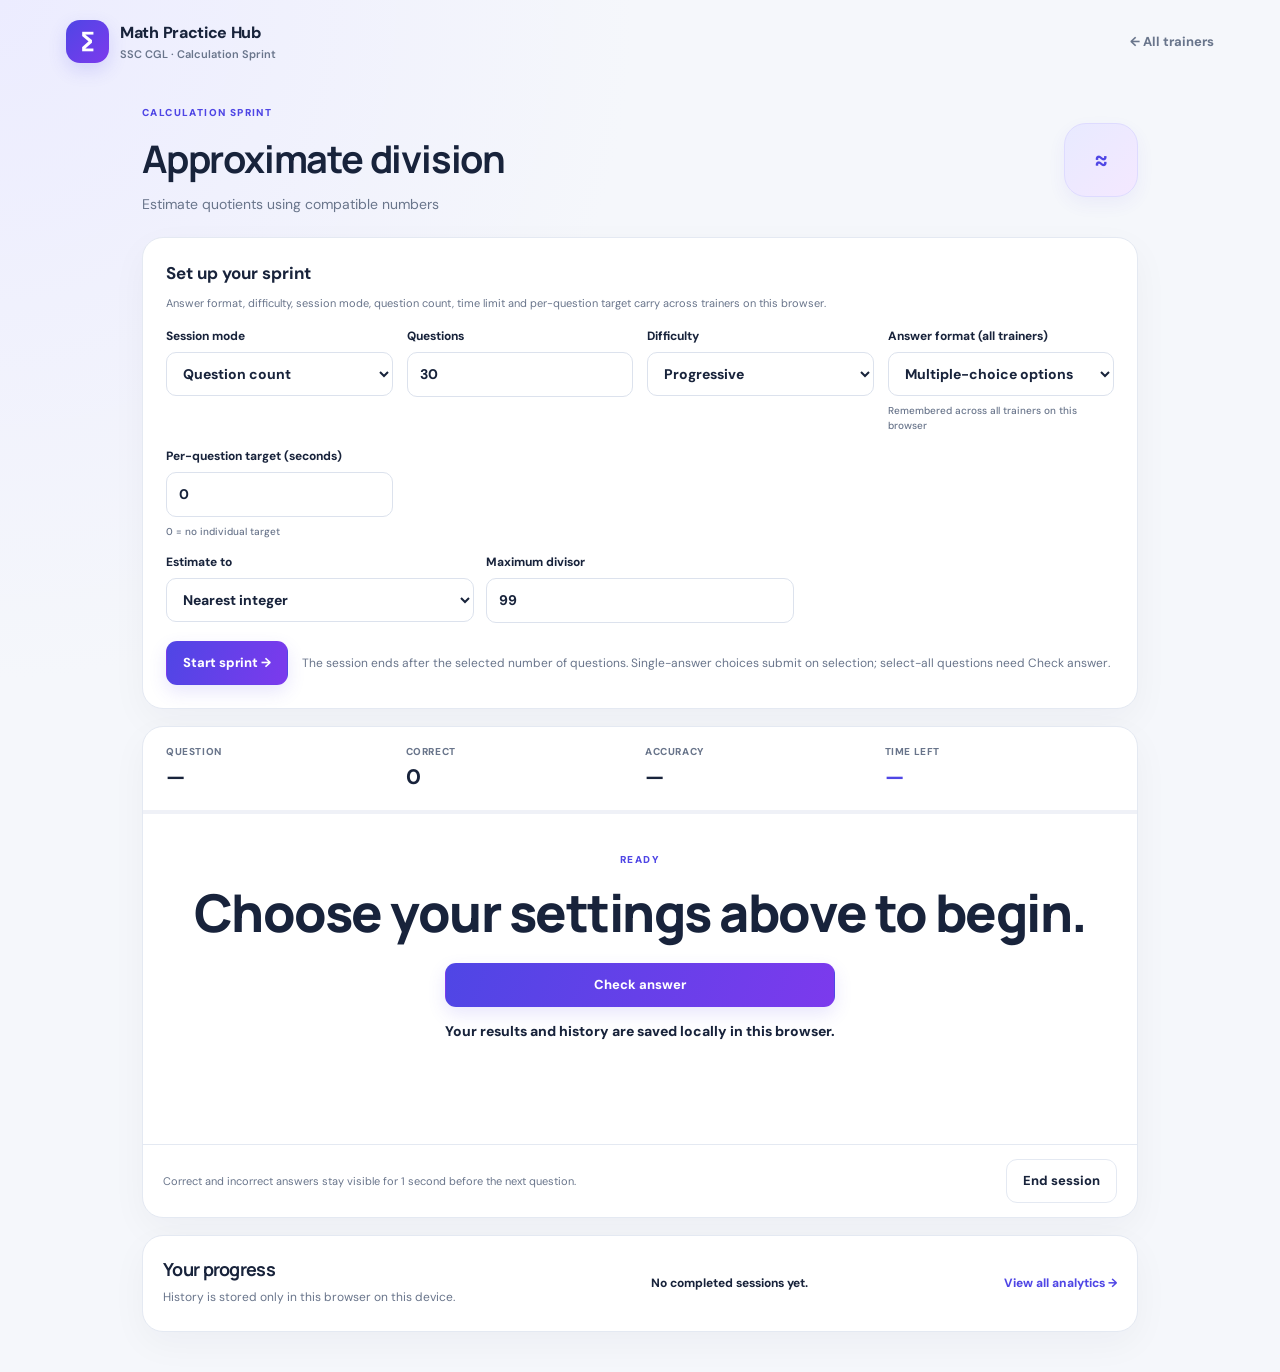
==== commit 11ea9c7d: "V10" ====
--- a/trainers/approximate-division/index.html
+++ b/trainers/approximate-division/index.html
@@ -4,6 +4,10 @@
   <meta charset="utf-8">
   <meta name="viewport" content="width=device-width, initial-scale=1">
   <meta name="theme-color" content="#4f46e5">
+<link rel="icon" type="image/svg+xml" href="../../assets/favicon.svg">
+<link rel="icon" type="image/png" sizes="32x32" href="../../assets/favicon-32.png">
+<link rel="shortcut icon" href="../../assets/favicon.ico">
+<link rel="apple-touch-icon" sizes="180x180" href="../../assets/favicon-180.png">
   <title>Approximate division · Math Practice Hub</title>
   <link rel="stylesheet" href="../../assets/css/site.css">
   <link rel="stylesheet" href="style.css">
@@ -41,7 +45,7 @@
       </div>
       <div class="progress-track"><div id="progressBar"></div></div>
       <div class="question-area" id="questionArea">
-        <p class="eyebrow" id="questionType">READY</p>
+        <p class="eyebrow" id="questionCategory">READY</p>
         <div class="question-text" id="questionText">Choose your settings above to begin.</div>
         <p class="question-hint" id="questionHint"></p>
         <form id="answerForm" autocomplete="off">
--- a/assets/css/site.css
+++ b/assets/css/site.css
@@ -1,11 +1,11 @@
 @import url('https://fonts.googleapis.com/css2?family=DM+Sans:wght@400;500;600;700;800&family=Manrope:wght@400;500;600;700;800&display=swap');
 :root{--ink:#18233b;--muted:#69758b;--line:#e4e9f2;--paper:#f5f7fb;--white:#fff;--brand:#4f46e5;--purple:#7c3aed;--good:#13815b;--bad:#c43d4d;--shadow:0 12px 36px #18233b0a}
-*{box-sizing:border-box}html{scroll-behavior:smooth;scroll-padding-top:90px}body{margin:0;background:radial-gradient(ellipse at top left,#ececff 0,transparent 35%),var(--paper);color:var(--ink);font-family:"DM Sans",system-ui,-apple-system,"Segoe UI",sans-serif;line-height:1.5}a{color:inherit;text-decoration:none}button,input,select{font:inherit}button,a,input,select{outline-color:#8d87ff}button{cursor:pointer}.site-header{max-width:1200px;margin:auto;padding:20px 26px;display:flex;align-items:center;justify-content:space-between;gap:18px}.home-header{max-width:1250px}.brand{display:flex;align-items:center;gap:11px;font-weight:800;letter-spacing:-.3px}.brand-mark{width:43px;height:43px;border-radius:14px;background:linear-gradient(135deg,var(--brand),var(--purple));color:#fff;display:grid;place-items:center;font-size:26px;box-shadow:0 7px 18px #4f46e52b}.brand small{display:block;font-size:11px;color:var(--muted);font-weight:600;letter-spacing:0;margin-top:1px}.site-header nav{display:flex;gap:22px;color:var(--muted);font-size:13px;font-weight:700}.site-header nav a:hover,.back-link:hover,.text-link:hover{color:var(--brand)}.back-link{font-size:13px;font-weight:750;color:var(--muted)}.home-main{max-width:1200px;margin:auto;padding:12px 26px 30px}.hero{border:1px solid #e1e3fa;background:linear-gradient(120deg,#fff 10%,#f5f3ff 100%);border-radius:28px;padding:clamp(26px,5vw,58px);display:grid;grid-template-columns:1.5fr .7fr;gap:25px;align-items:center;overflow:hidden;box-shadow:var(--shadow)}.eyebrow{font-size:10px;font-weight:850;letter-spacing:.14em;color:var(--brand);margin:0 0 10px}.hero h1{font-family:Manrope,system-ui,sans-serif;font-size:clamp(35px,5vw,57px);line-height:1.08;letter-spacing:-2px;margin:0}.hero h1 span{color:var(--brand)}.hero-copy>p:not(.eyebrow){max-width:580px;color:var(--muted);font-size:16px;margin:18px 0 24px}.hero-actions{display:flex;align-items:center;gap:16px;flex-wrap:wrap}.hero-art{justify-self:center;width:min(100%,245px);aspect-ratio:1;border-radius:44px;background:linear-gradient(145deg,#5048e8,#8b5cf6);box-shadow:0 22px 50px #5b4de744;display:flex;flex-direction:column;align-items:center;justify-content:center;color:#fff;transform:rotate(3deg)}.hero-number{font-size:64px;font-weight:900;letter-spacing:-3px}.hero-equals{font-size:28px;font-weight:750}.hero-chip{margin-top:23px;padding:8px 13px;border-radius:999px;background:#ffffff24;font-size:11px;font-weight:800}.btn{display:inline-flex;align-items:center;justify-content:center;gap:7px;border:1px solid transparent;border-radius:11px;padding:11px 16px;font-size:13px;font-weight:800;transition:transform .15s,filter .15s}.btn:hover{filter:brightness(1.03);transform:translateY(-1px)}.primary{background:linear-gradient(110deg,var(--brand),var(--purple));color:#fff;box-shadow:0 7px 18px #4f46e522}.secondary{background:#fff;border-color:var(--line);color:var(--ink)}.danger-outline{background:#fff;border-color:#f0cbd0;color:var(--bad)}.muted{color:var(--muted)}.small{font-size:12px}.tiny{font-size:11px}.overview-metrics{margin:18px 0 42px;display:grid;grid-template-columns:repeat(4,1fr);background:#fff;border:1px solid var(--line);border-radius:18px;padding:18px 12px;box-shadow:var(--shadow)}.overview-metrics>div{padding:0 20px;border-right:1px solid var(--line)}.overview-metrics>div:last-child{border:0}.overview-metrics small,.stats-row small{display:block;font-size:10px;font-weight:800;color:var(--muted);letter-spacing:.06em}.overview-metrics strong{font-size:25px;letter-spacing:-.7px;display:block;margin-top:4px}.section-heading{display:flex;align-items:end;justify-content:space-between;gap:18px;margin-bottom:18px}.section-heading h2,.history-panel h2,.mini-history h2{font-family:Manrope,system-ui,sans-serif;font-size:25px;letter-spacing:-.7px;margin:0}.section-heading p:not(.eyebrow){margin:5px 0 0;font-size:13px}.search-input{width:min(100%,270px);padding:12px 14px;border:1px solid var(--line);border-radius:12px;background:#fff}.trainer-grid{display:grid;grid-template-columns:repeat(3,minmax(0,1fr));gap:15px}.trainer-card{min-height:226px;background:#fff;border:1px solid var(--line);border-radius:19px;padding:20px;display:flex;flex-direction:column;align-items:flex-start;box-shadow:0 4px 16px #17255404;transition:transform .18s,border-color .18s,box-shadow .18s}.trainer-card:hover{transform:translateY(-3px);border-color:#c7c4ff;box-shadow:0 12px 26px #1725540b}.card-icon{width:42px;height:42px;border-radius:13px;display:grid;place-items:center;font-size:20px;font-weight:900;margin-bottom:14px}.violet{background:#eeedff;color:#4f46e5}.blue{background:#e6f2ff;color:#1767b1}.orange{background:#fff0df;color:#ba6508}.pink{background:#ffe8f1;color:#b72c69}.green{background:#e1f8ef;color:#087c57}.card-tag{font-size:9px;font-weight:850;letter-spacing:.1em;color:#828da2}.trainer-card h3{font-size:17px;letter-spacing:-.3px;margin:5px 0}.trainer-card p{font-size:12px;color:var(--muted);margin:0 0 18px;line-height:1.6}.card-bottom{margin-top:auto;padding-top:12px;border-top:1px solid #eef0f5;width:100%;display:flex;justify-content:space-between;color:var(--brand);font-size:12px;font-weight:800}.panel{background:#fff;border:1px solid var(--line);border-radius:21px;box-shadow:var(--shadow)}.history-panel{margin-top:35px;padding:24px}.history-panel>div:first-child p:not(.eyebrow){font-size:13px}.home-history{margin:18px 0}.history-list{display:grid;gap:9px}.history-item{display:grid;grid-template-columns:1fr auto auto;align-items:center;gap:18px;padding:12px 14px;border:1px solid #edf0f5;border-radius:12px;font-size:12px}.history-item strong{font-size:13px}.history-actions{display:flex;gap:9px;flex-wrap:wrap}footer{padding:30px 0 8px;display:flex;justify-content:space-between;gap:10px;color:#8b95a8;font-size:11px}.trainer-page{max-width:1040px;margin:8px auto 40px;padding:0 22px}.trainer-heading{display:flex;align-items:center;justify-content:space-between;gap:20px;margin:22px 0}.trainer-heading h1{font-family:Manrope,system-ui,sans-serif;font-size:clamp(27px,4vw,38px);letter-spacing:-1.2px;margin:0}.trainer-heading .muted{margin:7px 0 0;font-size:14px}.setup-panel{padding:23px;margin-bottom:17px}.setup-panel h2{font-size:17px;margin:0 0 17px}.shared-settings-note{margin:-9px 0 16px}.setup-grid{display:grid;grid-template-columns:repeat(4,minmax(0,1fr));gap:14px}.setup-grid label{font-size:12px;font-weight:750;display:flex;flex-direction:column;gap:7px}.setup-grid input,.setup-grid select,.answer-input,.answer-select{width:100%;min-width:0;padding:11px 12px;border:1px solid #dce2ed;border-radius:10px;background:#fff;color:var(--ink);font-size:14px}.setup-grid input:focus,.setup-grid select:focus,.answer-input:focus,.answer-select:focus{border-color:var(--brand);box-shadow:0 0 0 3px #4f46e51a;outline:0}.setup-grid label small{font-weight:500;color:var(--muted);font-size:10px}.trainer-options{grid-column:1/-1}.option-group{display:flex;flex-wrap:wrap;gap:8px}.option-group label{display:flex;align-items:center;flex-direction:row;gap:6px;background:#f7f8fc;padding:8px 10px;border-radius:9px}.option-group input{width:auto;accent-color:var(--brand)}.setup-actions{display:flex;align-items:center;gap:14px;margin-top:18px;flex-wrap:wrap}.setup-actions p{margin:0}.practice-panel{overflow:hidden}.stats-row{display:grid;grid-template-columns:repeat(4,1fr);padding:17px 23px;gap:10px}.stats-row strong{display:block;font-size:21px;letter-spacing:-.4px;margin-top:3px}.timer-stat strong{color:var(--brand)}.progress-track{height:4px;background:#eff1f7}.progress-track>div{height:100%;width:0;background:linear-gradient(90deg,var(--brand),#a78bfa);transition:width .2s}.question-area{padding:38px 25px 28px;min-height:330px;display:flex;flex-direction:column;align-items:center;text-align:center}.question-area .eyebrow{margin-bottom:13px}.question-text{font-family:Manrope,system-ui,sans-serif;font-size:clamp(32px,6vw,52px);line-height:1.25;font-weight:850;letter-spacing:-1.5px;overflow-wrap:anywhere;max-width:100%}.question-hint{color:var(--muted);font-size:12px;min-height:16px;margin:10px 0}.question-area form{width:min(100%,390px);margin-top:8px;display:flex;flex-direction:column;gap:10px}.answer-submit{width:100%}.answer-input{text-align:center;font-size:23px;font-weight:750;letter-spacing:.5px;padding:14px}.answer-options{display:grid;grid-template-columns:repeat(2,minmax(0,1fr));gap:9px}.answer-options button{background:#fff;border:1px solid var(--line);padding:12px 8px;border-radius:11px;font-weight:750}.answer-options button:hover{border-color:var(--brand);background:#f7f6ff}.answer-options button.selected{border-color:var(--brand);background:#eeedff;color:var(--brand)}.answer-options button.correct-option{border-color:var(--good);background:#e9f9f0;color:var(--good)}.answer-options button.wrong-option{border-color:var(--bad);background:#fff0f1;color:var(--bad)}.question-text .answer-reveal-good{color:var(--good);font-weight:900}.question-text .answer-reveal-bad{color:var(--bad);font-weight:900;text-decoration:line-through;text-decoration-thickness:2px}.question-text .answer-reveal-good{font-size:inherit}.question-text .answer-reveal-bad{font-size:inherit}
+*{box-sizing:border-box}html{scroll-behavior:smooth;scroll-padding-top:90px}body{margin:0;background:radial-gradient(ellipse at top left,#ececff 0,transparent 35%),var(--paper);color:var(--ink);font-family:"DM Sans",system-ui,-apple-system,"Segoe UI",sans-serif;line-height:1.5}a{color:inherit;text-decoration:none}button,input,select{font:inherit}button,a,input,select{outline-color:#8d87ff}button{cursor:pointer}.site-header{max-width:1200px;margin:auto;padding:20px 26px;display:flex;align-items:center;justify-content:space-between;gap:18px}.home-header{max-width:1250px}.brand{display:flex;align-items:center;gap:11px;font-weight:800;letter-spacing:-.3px}.brand-mark{width:43px;height:43px;border-radius:14px;background:linear-gradient(135deg,var(--brand),var(--purple));color:#fff;display:grid;place-items:center;font-size:26px;box-shadow:0 7px 18px #4f46e52b}.brand small{display:block;font-size:11px;color:var(--muted);font-weight:600;letter-spacing:0;margin-top:1px}.site-header nav{display:flex;gap:22px;color:var(--muted);font-size:13px;font-weight:700}.site-header nav a:hover,.back-link:hover,.text-link:hover{color:var(--brand)}.back-link{font-size:13px;font-weight:750;color:var(--muted)}.home-main{max-width:1200px;margin:auto;padding:12px 26px 30px}.hero{border:1px solid #e1e3fa;background:linear-gradient(120deg,#fff 10%,#f5f3ff 100%);border-radius:28px;padding:clamp(26px,5vw,58px);display:grid;grid-template-columns:1.5fr .7fr;gap:25px;align-items:center;overflow:hidden;box-shadow:var(--shadow)}.eyebrow{font-size:10px;font-weight:850;letter-spacing:.14em;color:var(--brand);margin:0 0 10px}.hero h1{font-family:Manrope,system-ui,sans-serif;font-size:clamp(35px,5vw,57px);line-height:1.08;letter-spacing:-2px;margin:0}.hero h1 span{color:var(--brand)}.hero-copy>p:not(.eyebrow){max-width:580px;color:var(--muted);font-size:16px;margin:18px 0 24px}.hero-actions{display:flex;align-items:center;gap:16px;flex-wrap:wrap}.hero-art{justify-self:center;width:min(100%,245px);aspect-ratio:1;border-radius:44px;background:linear-gradient(145deg,#5048e8,#8b5cf6);box-shadow:0 22px 50px #5b4de744;display:flex;flex-direction:column;align-items:center;justify-content:center;color:#fff;transform:rotate(3deg)}.hero-number{font-size:64px;font-weight:900;letter-spacing:-3px}.hero-equals{font-size:28px;font-weight:750}.hero-chip{margin-top:23px;padding:8px 13px;border-radius:999px;background:#ffffff24;font-size:11px;font-weight:800}.btn{display:inline-flex;align-items:center;justify-content:center;gap:7px;border:1px solid transparent;border-radius:11px;padding:11px 16px;font-size:13px;font-weight:800;transition:transform .15s,filter .15s}.btn:hover{filter:brightness(1.03);transform:translateY(-1px)}.primary{background:linear-gradient(110deg,var(--brand),var(--purple));color:#fff;box-shadow:0 7px 18px #4f46e522}.secondary{background:#fff;border-color:var(--line);color:var(--ink)}.danger-outline{background:#fff;border-color:#f0cbd0;color:var(--bad)}.muted{color:var(--muted)}.small{font-size:12px}.tiny{font-size:11px}.overview-metrics{margin:18px 0 42px;display:grid;grid-template-columns:repeat(4,1fr);background:#fff;border:1px solid var(--line);border-radius:18px;padding:18px 12px;box-shadow:var(--shadow)}.overview-metrics>div{padding:0 20px;border-right:1px solid var(--line)}.overview-metrics>div:last-child{border:0}.overview-metrics small,.stats-row small{display:block;font-size:10px;font-weight:800;color:var(--muted);letter-spacing:.06em}.overview-metrics strong{font-size:25px;letter-spacing:-.7px;display:block;margin-top:4px}.section-heading{display:flex;align-items:end;justify-content:space-between;gap:18px;margin-bottom:18px}.section-heading h2,.history-panel h2,.mini-history h2{font-family:Manrope,system-ui,sans-serif;font-size:25px;letter-spacing:-.7px;margin:0}.section-heading p:not(.eyebrow){margin:5px 0 0;font-size:13px}.search-input{width:min(100%,270px);padding:12px 14px;border:1px solid var(--line);border-radius:12px;background:#fff}.trainer-grid{display:grid;grid-template-columns:repeat(3,minmax(0,1fr));gap:15px}.trainer-card{min-height:226px;background:#fff;border:1px solid var(--line);border-radius:19px;padding:20px;display:flex;flex-direction:column;align-items:flex-start;box-shadow:0 4px 16px #17255404;transition:transform .18s,border-color .18s,box-shadow .18s}.trainer-card:hover{transform:translateY(-3px);border-color:#c7c4ff;box-shadow:0 12px 26px #1725540b}.card-icon{width:42px;height:42px;border-radius:13px;display:grid;place-items:center;font-size:20px;font-weight:900;margin-bottom:14px}.violet{background:#eeedff;color:#4f46e5}.blue{background:#e6f2ff;color:#1767b1}.orange{background:#fff0df;color:#ba6508}.pink{background:#ffe8f1;color:#b72c69}.green{background:#e1f8ef;color:#087c57}.card-tag{font-size:9px;font-weight:850;letter-spacing:.1em;color:#828da2}.trainer-card h3{font-size:17px;letter-spacing:-.3px;margin:5px 0}.trainer-card p{font-size:12px;color:var(--muted);margin:0 0 18px;line-height:1.6}.card-bottom{margin-top:auto;padding-top:12px;border-top:1px solid #eef0f5;width:100%;display:flex;justify-content:space-between;color:var(--brand);font-size:12px;font-weight:800}.panel{background:#fff;border:1px solid var(--line);border-radius:21px;box-shadow:var(--shadow)}.history-panel{margin-top:35px;padding:24px}.history-panel>div:first-child p:not(.eyebrow){font-size:13px}.home-history{margin:18px 0}.history-list{display:grid;gap:9px}.history-item{display:grid;grid-template-columns:1fr auto auto;align-items:center;gap:18px;padding:12px 14px;border:1px solid #edf0f5;border-radius:12px;font-size:12px}.history-item strong{font-size:13px}.history-actions{display:flex;gap:9px;flex-wrap:wrap}footer{padding:30px 0 8px;display:flex;justify-content:space-between;gap:10px;color:#8b95a8;font-size:11px}.trainer-page{max-width:1040px;margin:8px auto 40px;padding:0 22px}.trainer-heading{display:flex;align-items:center;justify-content:space-between;gap:20px;margin:22px 0}.trainer-heading h1{font-family:Manrope,system-ui,sans-serif;font-size:clamp(27px,4vw,38px);letter-spacing:-1.2px;margin:0}.trainer-heading .muted{margin:7px 0 0;font-size:14px}.trainer-icon{display:flex;align-items:center;justify-content:center;flex:0 0 64px;width:64px;height:64px;border-radius:18px;border:1px solid #dedbff;background:linear-gradient(145deg,#f3f1ff,#e9e7ff);color:var(--brand);font-family:Manrope,system-ui,sans-serif;font-size:24px;font-weight:900;line-height:1;box-shadow:0 7px 18px #4f46e510}.reasoning-mark{gap:3px;font-size:22px;letter-spacing:-.7px}.reasoning-mark .reasoning-arrow{font-size:14px;opacity:.78}.reasoning-card-icon{font-size:24px}.setup-panel{padding:23px;margin-bottom:17px}.setup-panel h2{font-size:17px;margin:0 0 17px}.shared-settings-note{margin:-9px 0 16px}.setup-grid{display:grid;grid-template-columns:repeat(4,minmax(0,1fr));gap:14px}.setup-grid label{font-size:12px;font-weight:750;display:flex;flex-direction:column;gap:7px}.setup-grid input,.setup-grid select,.answer-input,.answer-select{width:100%;min-width:0;padding:11px 12px;border:1px solid #dce2ed;border-radius:10px;background:#fff;color:var(--ink);font-size:14px}.setup-grid input:focus,.setup-grid select:focus,.answer-input:focus,.answer-select:focus{border-color:var(--brand);box-shadow:0 0 0 3px #4f46e51a;outline:0}.setup-grid label small{font-weight:500;color:var(--muted);font-size:10px}.trainer-options{grid-column:1/-1}.option-group{display:flex;flex-wrap:wrap;gap:8px}.option-group label{display:flex;align-items:center;flex-direction:row;gap:6px;background:#f7f8fc;padding:8px 10px;border-radius:9px}.option-group input{width:auto;accent-color:var(--brand)}.setup-actions{display:flex;align-items:center;gap:14px;margin-top:18px;flex-wrap:wrap}.setup-actions p{margin:0}.practice-panel{overflow:hidden}.stats-row{display:grid;grid-template-columns:repeat(4,1fr);padding:17px 23px;gap:10px}.stats-row strong{display:block;font-size:21px;letter-spacing:-.4px;margin-top:3px}.timer-stat strong{color:var(--brand)}.progress-track{height:4px;background:#eff1f7}.progress-track>div{height:100%;width:0;background:linear-gradient(90deg,var(--brand),#a78bfa);transition:width .2s}.question-area{padding:38px 25px 28px;min-height:330px;display:flex;flex-direction:column;align-items:center;text-align:center}.question-area .eyebrow{margin-bottom:13px}.question-text{font-family:Manrope,system-ui,sans-serif;font-size:clamp(32px,6vw,52px);line-height:1.25;font-weight:850;letter-spacing:-1.5px;overflow-wrap:anywhere;max-width:100%}.question-hint{color:var(--muted);font-size:12px;min-height:16px;margin:10px 0}.question-area form{width:min(100%,390px);margin-top:8px;display:flex;flex-direction:column;gap:10px}.answer-submit{width:100%}.answer-input{text-align:center;font-size:23px;font-weight:750;letter-spacing:.5px;padding:14px}.answer-options{display:grid;grid-template-columns:repeat(2,minmax(0,1fr));gap:9px}.answer-options button{background:#fff;border:1px solid var(--line);padding:12px 8px;border-radius:11px;font-weight:750}.answer-options button:hover{border-color:var(--brand);background:#f7f6ff}.answer-options button.selected{border-color:var(--brand);background:#eeedff;color:var(--brand)}.answer-options button.correct-option{border-color:var(--good);background:#e9f9f0;color:var(--good)}.answer-options button.wrong-option{border-color:var(--bad);background:#fff0f1;color:var(--bad)}.question-text .answer-reveal-good{color:var(--good);font-weight:900}.question-text .answer-reveal-bad{color:var(--bad);font-weight:900;text-decoration:line-through;text-decoration-thickness:2px}.question-text .answer-reveal-good{font-size:inherit}.question-text .answer-reveal-bad{font-size:inherit}
 .question-area form.wide-answer{width:min(100%,760px)}
 .answer-options.multi-options{grid-template-columns:repeat(auto-fit,minmax(48px,1fr));}
 .answer-options.multi-options button{padding:7px 4px;font-size:12px;overflow-wrap:anywhere}.feedback{min-height:25px;font-size:14px;font-weight:800;margin:14px 0 0}.feedback.good{color:var(--good)}.feedback.bad{color:var(--bad)}.feedback.neutral{color:var(--muted);font-size:12px;font-weight:500}.practice-footer{display:flex;align-items:center;justify-content:space-between;gap:12px;border-top:1px solid var(--line);padding:14px 20px}.hidden{display:none!important}.results-area{padding:27px 23px}.results-head{display:flex;align-items:center;justify-content:space-between;gap:12px}.results-head h2{font-size:27px;margin:0}.results-head p:not(.eyebrow){margin:6px 0}.results-metrics{display:grid;grid-template-columns:repeat(4,1fr);gap:10px;margin:20px 0}.metric-card{border:1px solid var(--line);border-radius:13px;padding:13px}.metric-card small{display:block;font-size:10px;color:var(--muted);font-weight:800}.metric-card strong{display:block;font-size:23px;margin-top:4px}.analysis-insight{padding:13px 15px;background:#f4f3ff;border:1px solid #e6e3ff;border-radius:12px;color:#49419b;font-size:12px;margin-bottom:17px}.table-scroll{overflow:auto;border:1px solid var(--line);border-radius:12px}.review-table{width:100%;border-collapse:collapse;font-size:12px;text-align:left}.review-table th{background:#f7f8fc;color:var(--muted);font-size:10px;text-transform:uppercase;letter-spacing:.04em}.review-table th,.review-table td{padding:11px 12px;border-bottom:1px solid #edf0f5;vertical-align:top}.review-table tr:last-child td{border-bottom:0}.result-good{color:var(--good);font-weight:850}.result-bad{color:var(--bad);font-weight:850}.result-skip{color:var(--muted);font-weight:750}.results-actions{display:flex;gap:10px;margin-top:19px;flex-wrap:wrap}.mini-history{margin-top:17px;padding:20px;display:flex;align-items:center;justify-content:space-between;gap:18px;flex-wrap:wrap}.mini-history h2{font-size:18px}.mini-history p{margin:5px 0}.history-summary{font-size:12px;font-weight:750}.text-link{font-size:12px;color:var(--brand);font-weight:800}
 @media(max-width:850px){.trainer-grid{grid-template-columns:repeat(2,minmax(0,1fr))}.setup-grid{grid-template-columns:repeat(2,minmax(0,1fr))}.hero{grid-template-columns:1fr .5fr}.hero-art{width:190px}.trainer-options{grid-column:1/-1}}
-@media(max-width:600px){.site-header{padding:16px}.home-header nav{display:none}.home-main{padding:8px 14px 24px}.hero{grid-template-columns:1fr;padding:26px 21px;border-radius:22px}.hero-art{display:none}.hero h1{font-size:40px}.hero-copy>p:not(.eyebrow){font-size:14px}.overview-metrics{grid-template-columns:repeat(2,1fr);padding:14px 8px;margin-bottom:30px}.overview-metrics>div{padding:9px 12px;border-right:0}.overview-metrics>div:nth-child(odd){border-right:1px solid var(--line)}.overview-metrics>div:nth-child(-n+2){border-bottom:1px solid var(--line)}.overview-metrics strong{font-size:22px}.section-heading{align-items:stretch;flex-direction:column}.section-heading h2{font-size:22px}.search-input{width:100%}.trainer-grid{grid-template-columns:1fr}.trainer-card{min-height:190px}.history-panel{padding:18px}.history-item{grid-template-columns:1fr auto;gap:5px}.history-item span:last-child{grid-column:1/-1}.trainer-page{padding:0 12px;margin-top:0}.trainer-heading{margin:10px 3px 17px}.trainer-icon{min-width:56px;height:56px;border-radius:16px;font-size:20px}.setup-panel{padding:17px}.setup-grid{gap:10px}.setup-grid label{font-size:11px}.stats-row{padding:14px 13px;gap:7px}.stats-row strong{font-size:18px}.stats-row small{font-size:8px}.question-area{padding:30px 14px 24px;min-height:300px}.question-text{font-size:34px}.practice-footer{padding:12px;align-items:flex-start}.practice-footer .btn{padding:9px}.results-area{padding:20px 12px}.results-head{align-items:flex-start;flex-direction:column}.results-metrics{grid-template-columns:repeat(2,1fr)}.review-table th,.review-table td{padding:9px;font-size:11px}footer{flex-direction:column}.mini-history{align-items:flex-start}}
+@media(max-width:600px){.site-header{padding:16px}.home-header nav{display:none}.home-main{padding:8px 14px 24px}.hero{grid-template-columns:1fr;padding:26px 21px;border-radius:22px}.hero-art{display:none}.hero h1{font-size:40px}.hero-copy>p:not(.eyebrow){font-size:14px}.overview-metrics{grid-template-columns:repeat(2,1fr);padding:14px 8px;margin-bottom:30px}.overview-metrics>div{padding:9px 12px;border-right:0}.overview-metrics>div:nth-child(odd){border-right:1px solid var(--line)}.overview-metrics>div:nth-child(-n+2){border-bottom:1px solid var(--line)}.overview-metrics strong{font-size:22px}.section-heading{align-items:stretch;flex-direction:column}.section-heading h2{font-size:22px}.search-input{width:100%}.trainer-grid{grid-template-columns:1fr}.trainer-card{min-height:190px}.history-panel{padding:18px}.history-item{grid-template-columns:1fr auto;gap:5px}.history-item span:last-child{grid-column:1/-1}.trainer-page{padding:0 12px;margin-top:0}.trainer-heading{margin:10px 3px 17px}.trainer-icon{flex-basis:56px;width:56px;min-width:56px;height:56px;border-radius:16px;font-size:20px}.reasoning-mark{font-size:19px}.reasoning-mark .reasoning-arrow{font-size:12px}.setup-panel{padding:17px}.setup-grid{gap:10px}.setup-grid label{font-size:11px}.stats-row{padding:14px 13px;gap:7px}.stats-row strong{font-size:18px}.stats-row small{font-size:8px}.question-area{padding:30px 14px 24px;min-height:300px}.question-text{font-size:34px}.practice-footer{padding:12px;align-items:flex-start}.practice-footer .btn{padding:9px}.results-area{padding:20px 12px}.results-head{align-items:flex-start;flex-direction:column}.results-metrics{grid-template-columns:repeat(2,1fr)}.review-table th,.review-table td{padding:9px;font-size:11px}footer{flex-direction:column}.mini-history{align-items:flex-start}}
 
 /* Compact context label shown beneath the equation only when needed (about half question size). */
 .question-hint{font-size:clamp(16px,3vw,26px);line-height:1.2;font-weight:750;min-height:0;margin:8px 0 10px;letter-spacing:-.2px}
